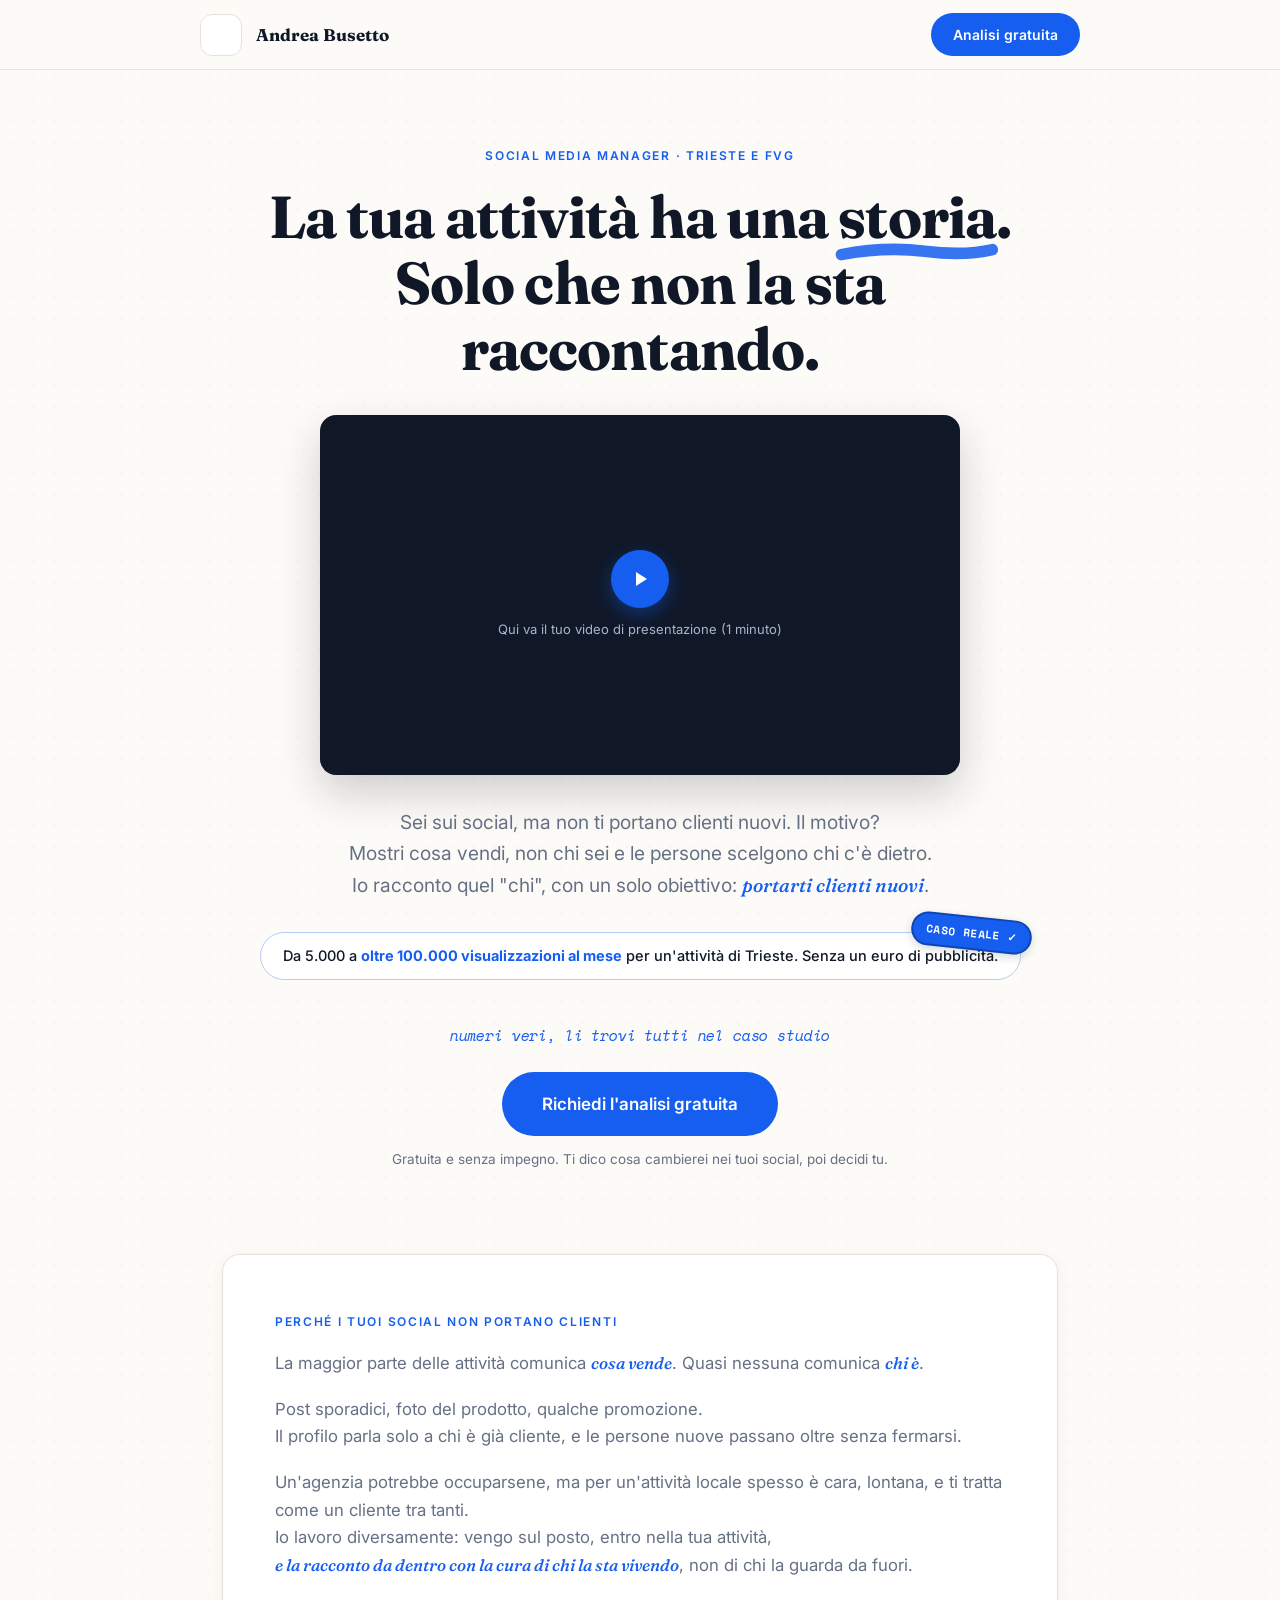
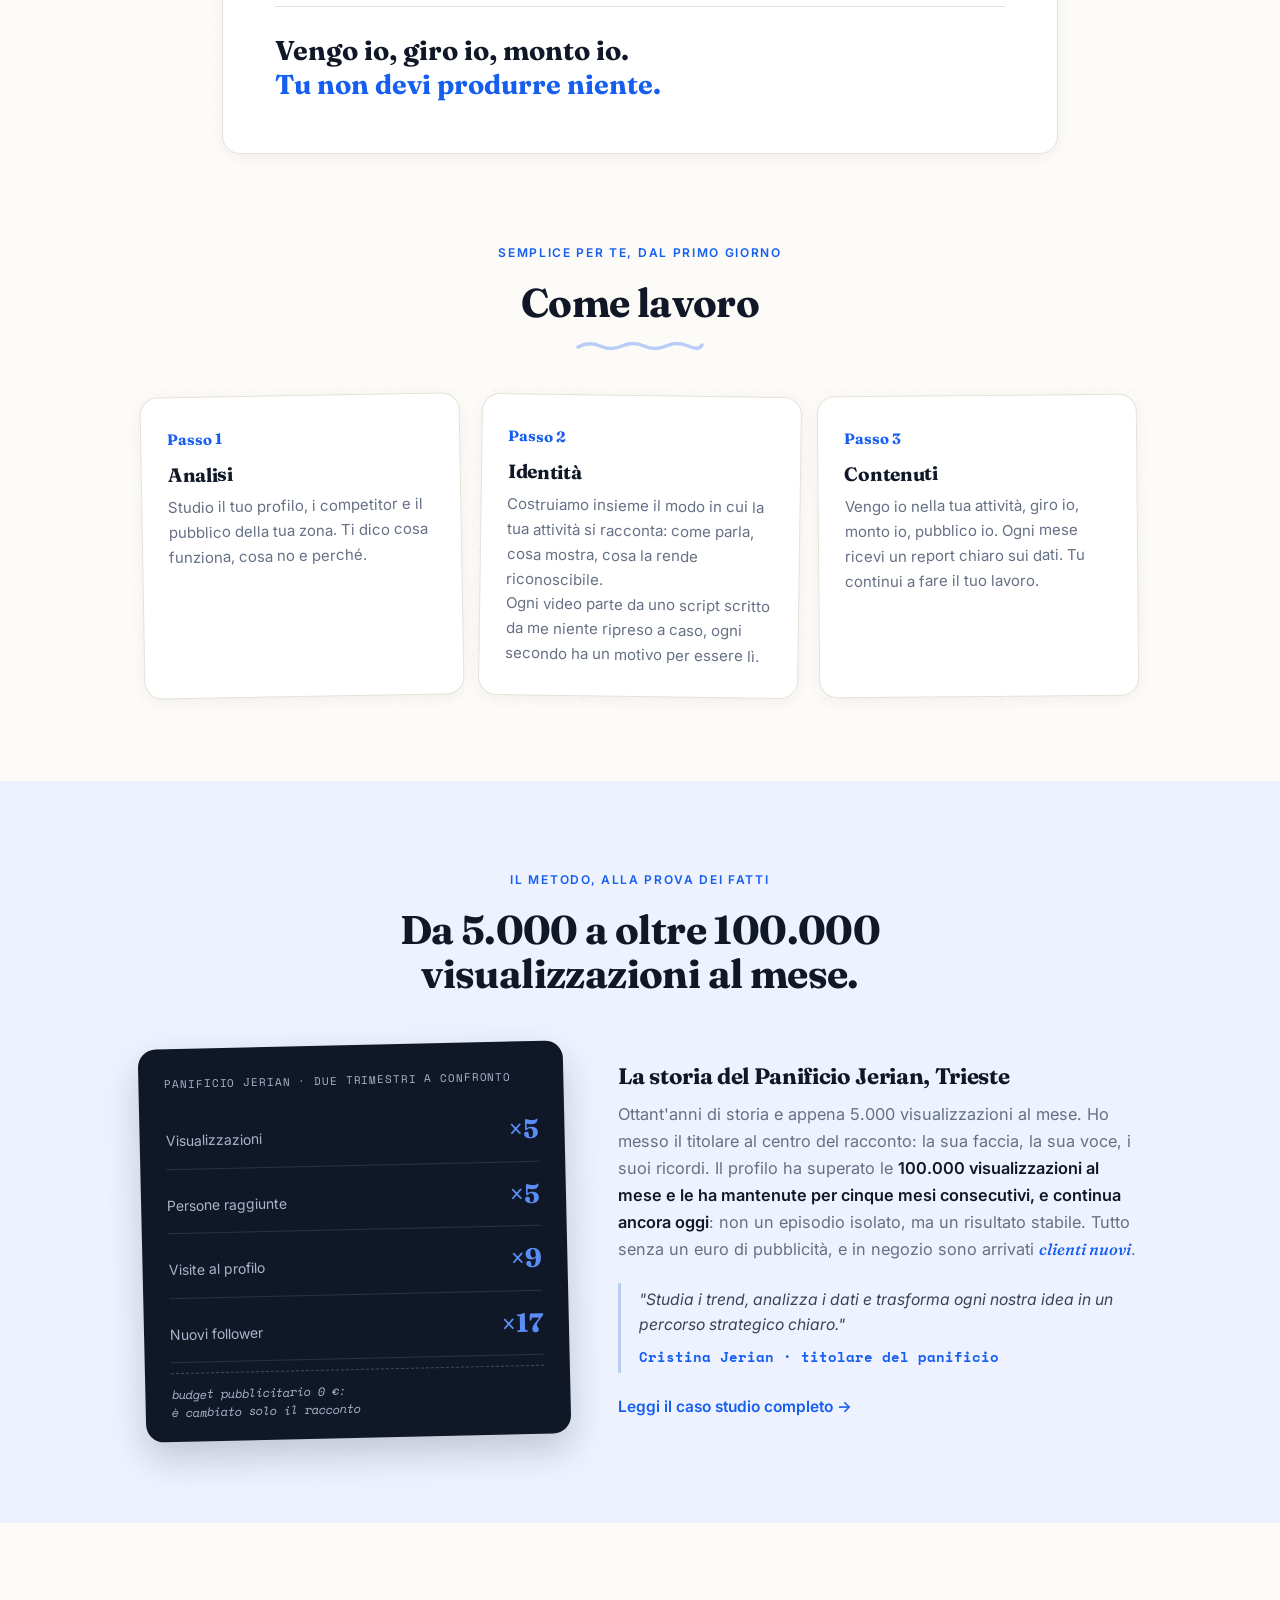
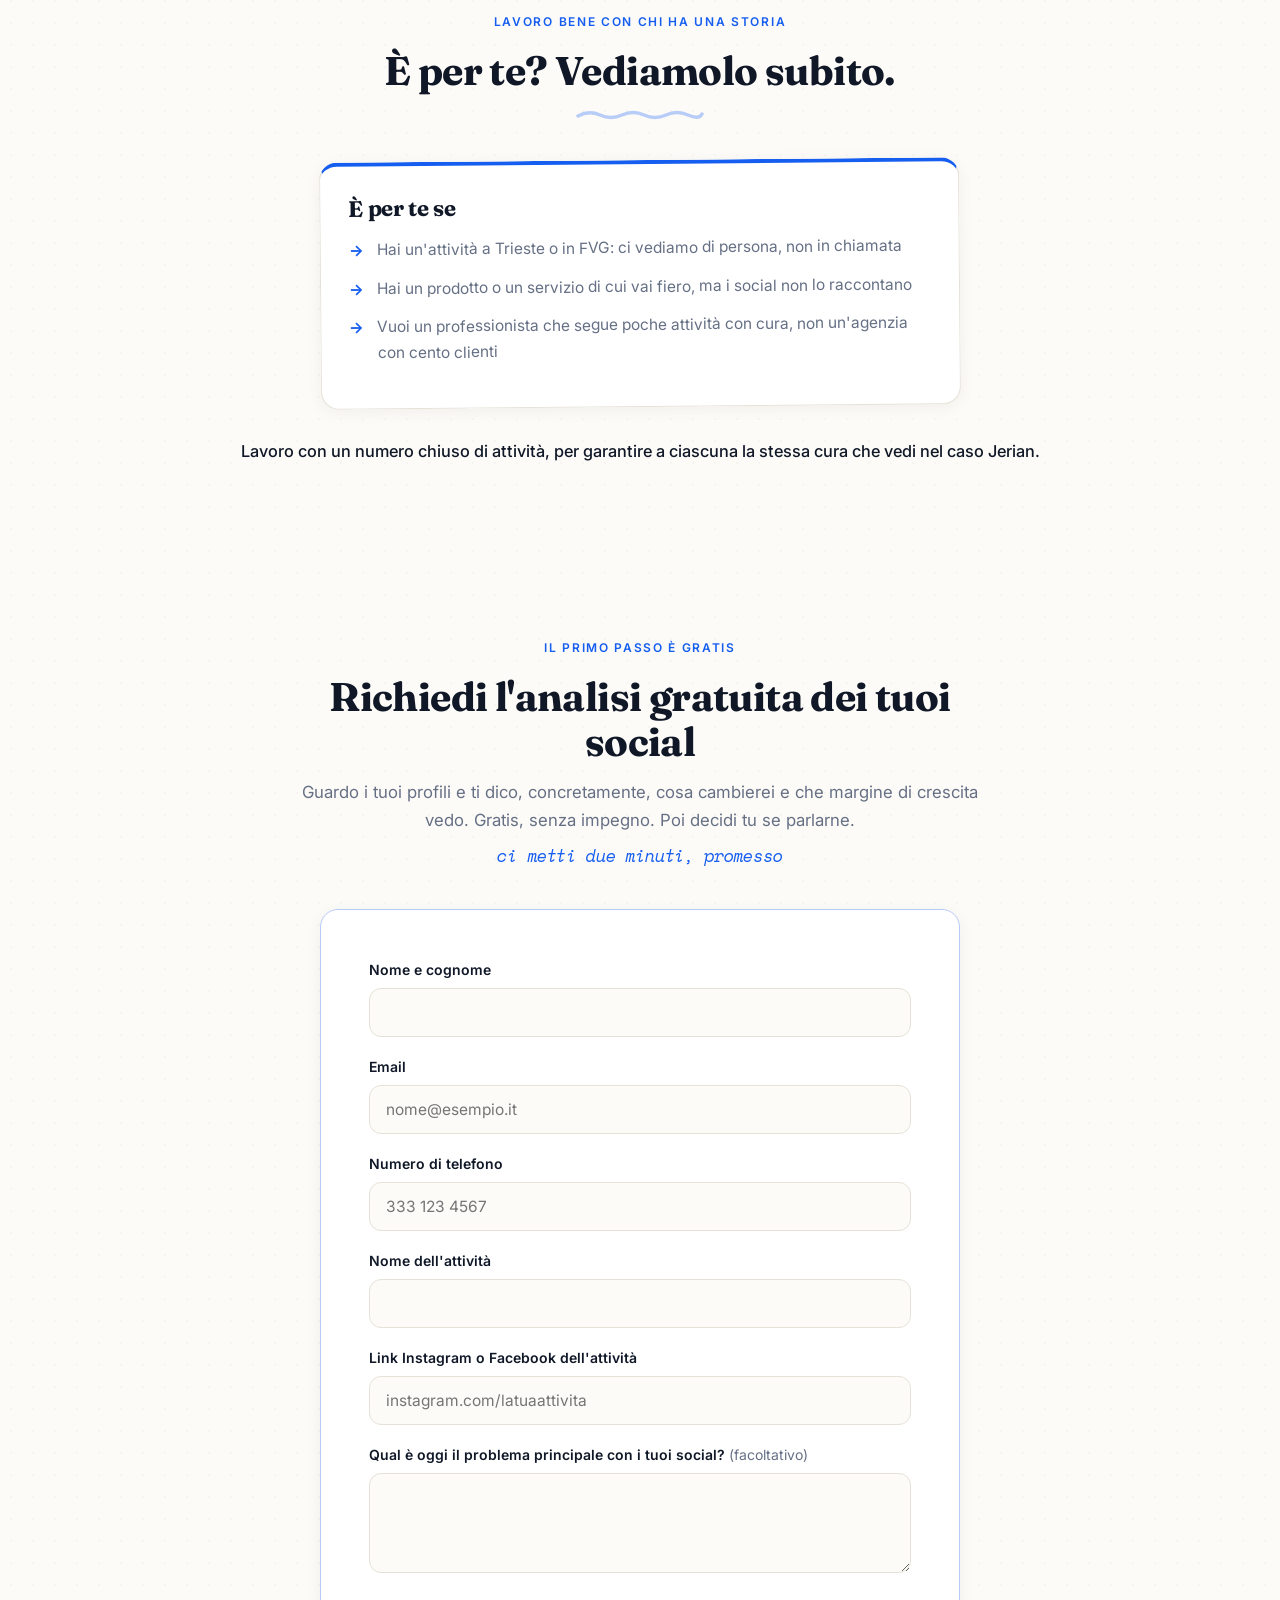
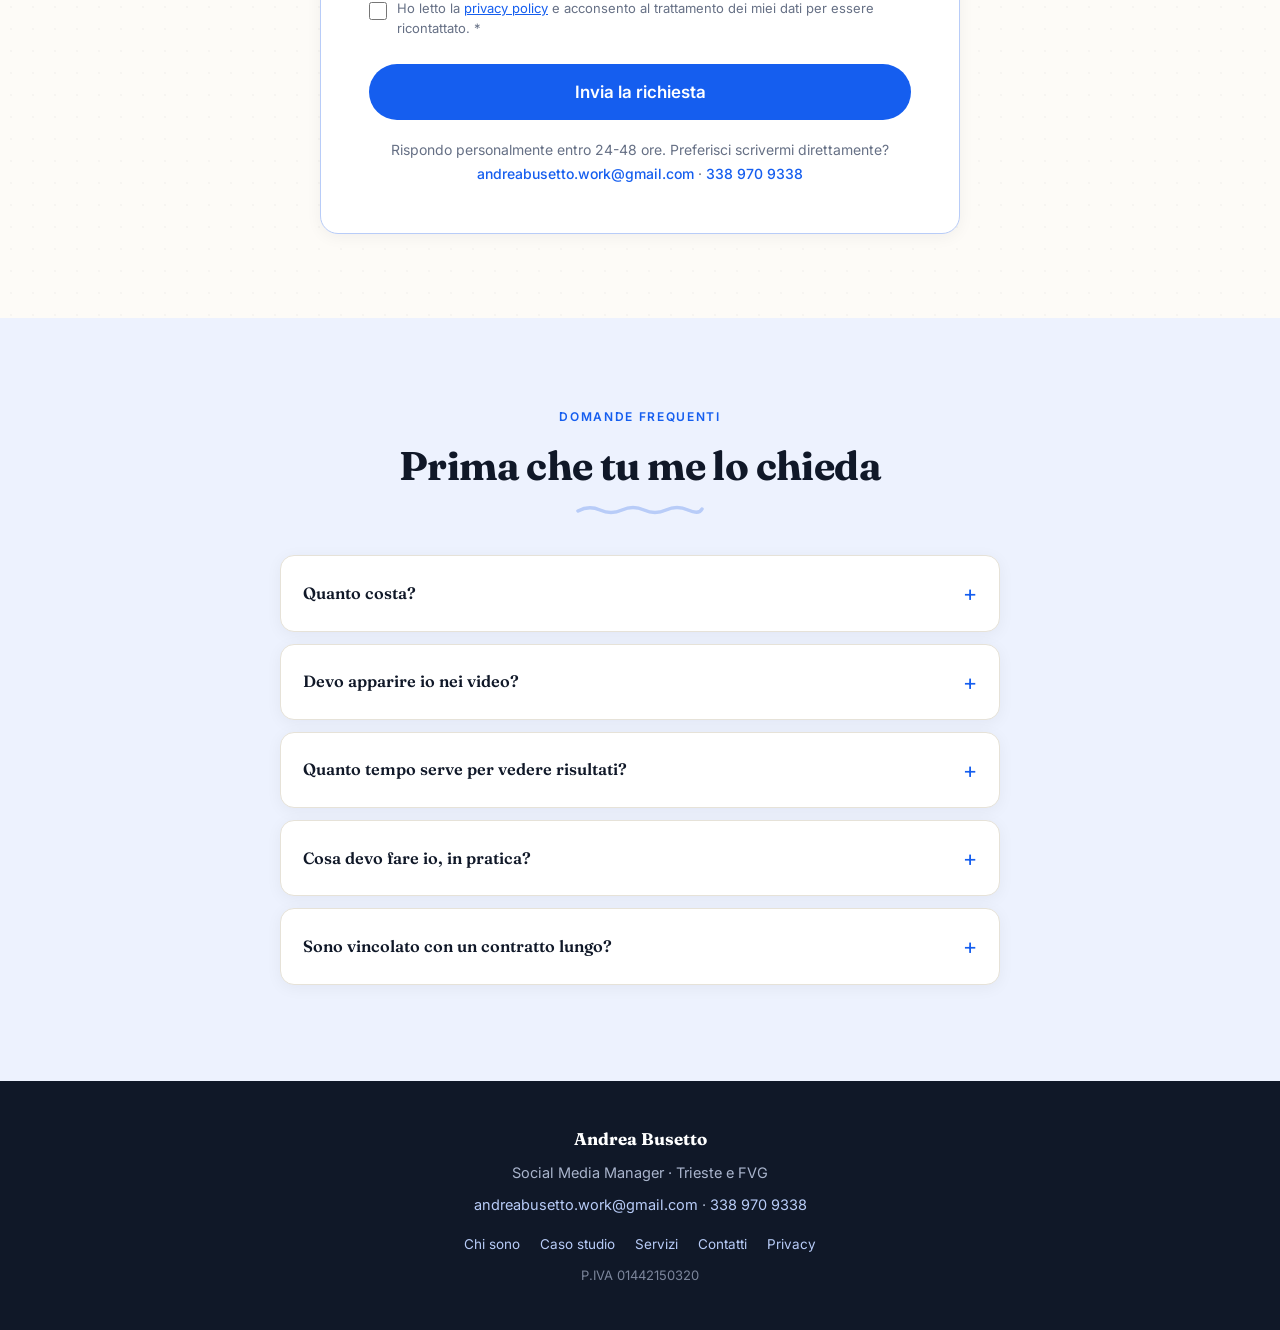
==== index.html @ 494c7a45 "Update index.html" ====
<!DOCTYPE html>
<html lang="it">
<head>
<meta charset="UTF-8">
<meta name="viewport" content="width=device-width, initial-scale=1.0">
<title>Andrea Busetto · Social Media Manager | Trieste e FVG</title>
<meta name="description" content="Costruisco l'identità e il racconto della tua attività su Instagram e Facebook. Caso studio reale: da 5.000 a oltre 100.000 visualizzazioni al mese, senza pubblicità.">
<link rel="preconnect" href="https://fonts.googleapis.com">
<link rel="preconnect" href="https://fonts.gstatic.com" crossorigin>
<link href="https://fonts.googleapis.com/css2?family=Fraunces:ital,opsz,wght@0,9..144,600;0,9..144,700;1,9..144,500&family=Inter:ital,wght@0,400;0,500;0,600;1,400&family=Space+Mono:ital,wght@0,400;0,700;1,400;1,700&display=swap" rel="stylesheet">
<link rel="stylesheet" href="styles.css">
</head>
<body>

<!-- ═══ DRAWER ═══ -->
<div class="drawer-overlay" id="drawer-overlay"></div>
<aside class="drawer" id="drawer" aria-hidden="true" aria-label="Menu">
  <div class="drawer-head">
    <a class="brand" href="index.html">Andrea Busetto</a>
    <button class="drawer-close" id="menu-close" aria-label="Chiudi menu">×</button>
  </div>
  <nav>
    <a href="index.html" class="current">Home</a>
    <a href="chi-sono.html">Chi sono</a>
    <a href="caso-studio.html">Caso studio Jerian</a>
    <a href="servizi.html">Servizi</a>
    <a href="contatti.html">Contatti</a>
  </nav>
  <div class="drawer-cta">
    <a class="btn" href="index.html#analisi">Richiedi l'analisi gratuita</a>
    <p>Gratuita e senza impegno</p>
  </div>
</aside>

<!-- ═══ TOP BAR ═══ -->
<div class="topbar">
  <div class="container topbar-inner">
    <div class="topbar-left">
      <button class="menu-btn" id="menu-open" aria-label="Apri menu" aria-expanded="false" aria-controls="drawer">
        <span></span><span></span><span></span>
      </button>
      <a class="brand" href="index.html">Andrea Busetto</a>
    </div>
    <a class="btn" href="#analisi">Analisi gratuita</a>
  </div>
</div>

<!-- ═══ 1. HERO ═══ -->
<header class="hero hero--stack" id="top">
  <div class="container">
    <span class="eyebrow">Social Media Manager · Trieste e FVG</span>
    <h1>La tua attività ha una <span class="mark">storia<svg viewBox="0 0 100 10" preserveAspectRatio="none" aria-hidden="true"><path d="M2 7 Q 30 2, 55 5 T 98 4"/></svg></span>. Solo che non la sta raccontando.</h1>

    <div class="hero-video">
      <div class="frame">
        <!-- QUANDO HAI IL VIDEO: chiama il file video-presentazione.mp4, caricalo nella cartella
             del sito e sostituisci le due righe qui sotto (play + ph-txt) con:
             <video src="video-presentazione.mp4" controls playsinline preload="metadata"></video> -->
        <span class="play" aria-hidden="true"><svg viewBox="0 0 24 24" width="24" height="24"><path d="M8 5 L19 12 L8 19 Z" fill="#fff"/></svg></span>
        <span class="ph-txt">Qui va il tuo video di presentazione (1 minuto)</span>
      </div>
    </div>

    <p class="sub sub--wide">Sei sui social, ma non ti portano clienti nuovi.  Il motivo?<br>
Mostri cosa vendi, non chi sei e le persone scelgono chi c'è dietro.<br>
Io racconto quel "chi", con un solo obiettivo: <span class="em">portarti clienti nuovi</span>.</p>

    <div class="stick-wrap" style="margin-top: 6px;">
      <span class="sticker sticker--blue" style="top: -16px; right: -12px; rotate: 6deg;">CASO REALE ✓</span>
      <div class="proof">Da 5.000 a <b>oltre 100.000 visualizzazioni al mese</b> per un'attività di Trieste. Senza un euro di pubblicità.</div>
    </div>
    <p class="note" style="margin: 10px 0 26px;">numeri veri, li trovi tutti nel caso studio</p>

    <div>
      <a class="btn btn--big" href="#analisi">Richiedi l'analisi gratuita</a>
      <p class="btn-note">Gratuita e senza impegno. Ti dico cosa cambierei nei tuoi social, poi decidi tu.</p>
    </div>
  </div>
</header>

<!-- ═══ PROBLEMA ═══ -->
<section class="section problema">
  <div class="container">
    <div class="problema-card reveal">
      <span class="eyebrow">Perché i tuoi social non portano clienti</span>
      <p>La maggior parte delle attività comunica <span class="em">cosa vende</span>. Quasi nessuna comunica <span class="em">chi è</span>.</p>
      <p>Post sporadici, foto del prodotto, qualche promozione.<br>
Il profilo parla solo a chi è già cliente, e le persone nuove passano oltre senza fermarsi.</p>
      <p>Un'agenzia potrebbe occuparsene, ma per un'attività locale spesso è cara, lontana, e ti tratta come un cliente tra tanti.<br>
Io lavoro diversamente: vengo sul posto, entro nella tua attività,<br>
<span class="em">e la racconto da dentro con la cura di chi la sta vivendo</span>, non di chi la guarda da fuori.</p>
      <div class="claim">Vengo io, giro io, monto io.<br><span>Tu non devi produrre niente.</span></div>
    </div>
  </div>
</section>

<!-- ═══ 2. COME LAVORO ═══ -->
<section class="section" style="padding-top: 0;">
  <div class="container--wide">
    <div class="sec-head reveal">
      <span class="eyebrow">Semplice per te, dal primo giorno</span>
      <h2>Come lavoro</h2>
      <svg class="squiggle" viewBox="0 0 130 12" aria-hidden="true"><path d="M3 8 Q 14 2, 25 7 T 47 7 T 69 7 T 91 7 T 113 7 T 127 6"/></svg>
    </div>
    <div class="steps">
      <div class="step reveal tilt-a">
        <span class="n">Passo 1</span>
        <h3>Analisi</h3>
        <p>Studio il tuo profilo, i competitor e il pubblico della tua zona. Ti dico cosa funziona, cosa no e perché.</p>
      </div>
      <div class="step reveal tilt-b">
        <span class="n">Passo 2</span>
        <h3>Identità</h3>
        <p>Costruiamo insieme il modo in cui la tua attività si racconta: come parla, cosa mostra, cosa la rende riconoscibile.<br>
Ogni video parte da uno script scritto da me niente ripreso a caso, ogni secondo ha un motivo per essere lì.</p>
      </div>
      <div class="step reveal tilt-c">
        <span class="n">Passo 3</span>
        <h3>Contenuti</h3>
        <p>Vengo io nella tua attività, giro io, monto io, pubblico io. Ogni mese ricevi un report chiaro sui dati. Tu continui a fare il tuo lavoro.</p>
      </div>
    </div>
  </div>
</section>

<!-- ═══ 3. PROVA JERIAN ═══ -->
<section class="section section--tint">
  <div class="container--wide">
    <div class="sec-head reveal">
      <span class="eyebrow">Il metodo, alla prova dei fatti</span>
      <h2>Da 5.000 a oltre 100.000 visualizzazioni al mese.</h2>
    </div>
    <div class="prova2-grid">
      <div class="board reveal">
        <div class="board-title">Panificio Jerian · due trimestri a confronto</div>
        <div class="board-row"><span class="l">Visualizzazioni</span><span class="v" data-count="5" data-prefix="×">×5</span></div>
        <div class="board-row"><span class="l">Persone raggiunte</span><span class="v" data-count="5" data-prefix="×">×5</span></div>
        <div class="board-row"><span class="l">Visite al profilo</span><span class="v" data-count="9" data-prefix="×">×9</span></div>
        <div class="board-row"><span class="l">Nuovi follower</span><span class="v" data-count="17" data-prefix="×">×17</span></div>
        <div class="board-foot">budget pubblicitario 0 €:<br>è cambiato solo il racconto</div>
      </div>
      <div class="prova2-text reveal">
        <h3>La storia del Panificio Jerian, Trieste</h3>
        <p>Ottant'anni di storia e appena 5.000 visualizzazioni al mese. Ho messo il titolare al centro del racconto: la sua faccia, la sua voce, i suoi ricordi. Il profilo ha superato le <strong>100.000 visualizzazioni al mese e le ha mantenute per cinque mesi consecutivi, e continua ancora oggi</strong>: non un episodio isolato, ma un risultato stabile. Tutto senza un euro di pubblicità, e in negozio sono arrivati <span class="em">clienti nuovi</span>.</p>
        <div class="prova2-quote">"Studia i trend, analizza i dati e trasforma ogni nostra idea in un percorso strategico chiaro."<cite>Cristina Jerian · titolare del panificio</cite></div>
        <a class="link-arrow" href="caso-studio.html">Leggi il caso studio completo →</a>
      </div>
    </div>
  </div>
</section>

<!-- ═══ 4. PER CHI ═══ -->
<section class="section">
  <div class="container">
    <div class="sec-head reveal">
      <span class="eyebrow">Lavoro bene con chi ha una storia</span>
      <h2>È per te? Vediamolo subito.</h2>
      <svg class="squiggle" viewBox="0 0 130 12" aria-hidden="true"><path d="M3 8 Q 14 2, 25 7 T 47 7 T 69 7 T 91 7 T 113 7 T 127 6"/></svg>
    </div>
    <div class="fit-card reveal tilt-c">
      <h3>È per te se</h3>
      <ul>
        <li>Hai un'attività a Trieste o in FVG: ci vediamo di persona, non in chiamata</li>
        <li>Hai un prodotto o un servizio di cui vai fiero, ma i social non lo raccontano</li>
        <li>Vuoi un professionista che segue poche attività con cura, non un'agenzia con cento clienti</li>
      </ul>
    </div>
    <p class="chiusura reveal">Lavoro con un numero chiuso di attività, per garantire a ciascuna la stessa cura che vedi nel caso Jerian.</p>
  </div>
</section>

<!-- ═══ 5. FORM ═══ -->
<section class="section" id="analisi">
  <div class="container">
    <div class="sec-head reveal">
      <span class="eyebrow">Il primo passo è gratis</span>
      <h2>Richiedi l'analisi gratuita dei tuoi social</h2>
      <p>Guardo i tuoi profili e ti dico, concretamente, cosa cambierei e che margine di crescita vedo. Gratis, senza impegno. Poi decidi tu se parlarne.</p>
      <p class="note" style="margin-top: 10px;">ci metti due minuti, promesso</p>
    </div>

    <form class="form-card reveal" id="analisi-form" action="https://formspree.io/f/xojrakrv" method="POST">
      <div class="field">
        <label for="f-nome">Nome e cognome</label>
        <input type="text" id="f-nome" name="nome" required autocomplete="name">
      </div>
      <div class="field">
        <label for="f-email">Email</label>
        <input type="email" id="f-email" name="email" required autocomplete="email" placeholder="nome@esempio.it">
      </div>
      <div class="field">
        <label for="f-tel">Numero di telefono</label>
        <input type="tel" id="f-tel" name="telefono" required autocomplete="tel" inputmode="tel" placeholder="333 123 4567">
      </div>
      <div class="field">
        <label for="f-attivita">Nome dell'attività</label>
        <input type="text" id="f-attivita" name="attivita" required autocomplete="organization">
      </div>
      <div class="field">
        <label for="f-social">Link Instagram o Facebook dell'attività</label>
        <input type="text" id="f-social" name="social" required inputmode="url" placeholder="instagram.com/latuaattivita">
      </div>
      <div class="field">
        <label for="f-problema">Qual è oggi il problema principale con i tuoi social? <span class="opt">(facoltativo)</span></label>
        <textarea id="f-problema" name="problema"></textarea>
      </div>
      <div class="field-consent">
        <input type="checkbox" id="f-privacy" name="consenso_privacy" required value="Sì, acconsento">
        <label for="f-privacy">Ho letto la <a href="privacy.html" target="_blank" rel="noopener">privacy policy</a> e acconsento al trattamento dei miei dati per essere ricontattato. *</label>
      </div>
      <button class="btn btn--big" type="submit" id="f-submit">Invia la richiesta</button>
      <div class="form-msg" id="f-msg" role="status"></div>
      <p class="form-contatti">Rispondo personalmente entro 24-48 ore. Preferisci scrivermi direttamente?<br>
        <a href="mailto:andreabusetto.work@gmail.com">andreabusetto.work@gmail.com</a> · <a href="tel:+393389709338">338 970 9338</a>
      </p>
    </form>
  </div>
</section>

<!-- ═══ 6. FAQ ═══ -->
<section class="section section--tint">
  <div class="container">
    <div class="sec-head reveal">
      <span class="eyebrow">Domande frequenti</span>
      <h2>Prima che tu me lo chieda</h2>
      <svg class="squiggle" viewBox="0 0 130 12" aria-hidden="true"><path d="M3 8 Q 14 2, 25 7 T 47 7 T 69 7 T 91 7 T 113 7 T 127 6"/></svg>
    </div>
    <div class="faq-list reveal">
      <details class="faq-item">
        <summary>Quanto costa?</summary>
        <div class="faq-body">Lavoro con pacchetti mensili costruiti sulla singola attività, senza i costi fissi di un'agenzia. Il prezzo giusto dipende da cosa serve davvero ai tuoi social: ne parliamo dopo l'analisi gratuita, così ti propongo solo quello che ha senso per te.</div>
      </details>
      <details class="faq-item">
        <summary>Devo apparire io nei video?</summary>
        <div class="faq-body">È la cosa che funziona meglio, il caso Jerian lo dimostra, ma non è obbligatorio. Per chi preferisce non metterci la faccia, metto a disposizione un presentatore dedicato.</div>
      </details>
      <details class="faq-item">
        <summary>Quanto tempo serve per vedere risultati?</summary>
        <div class="faq-body">I primi segnali arrivano nelle prime settimane. Il salto vero, come nel caso Jerian, si costruisce in qualche mese di lavoro costante. Per questo non prometto miracoli in 15 giorni: mostro i dati, mese per mese.</div>
      </details>
      <details class="faq-item">
        <summary>Cosa devo fare io, in pratica?</summary>
        <div class="faq-body">Quasi niente. Vengo io a girare nella tua attività, monto io, scrivo io script e caption, pubblico io. A te chiedo solo un po' di tempo per le riprese e la disponibilità a raccontarti.</div>
      </details>
      <details class="faq-item">
        <summary>Sono vincolato con un contratto lungo?</summary>
        <div class="faq-body">No. Lavoriamo mese per mese: se il lavoro non ti convince, sei libero. È il motivo per cui ti mostro i dati in un report mensile: voglio che tu rimanga per i risultati, non per un vincolo.</div>
      </details>
    </div>
  </div>
</section>

<!-- ═══ FOOTER ═══ -->
<footer>
  <div class="container">
    <div class="name">Andrea Busetto</div>
    <div>Social Media Manager · Trieste e FVG</div>
    <div style="margin-top: 8px;">
      <a href="mailto:andreabusetto.work@gmail.com">andreabusetto.work@gmail.com</a> · <a href="tel:+393389709338">338 970 9338</a>
    </div>
    <nav>
      <a href="chi-sono.html">Chi sono</a>
      <a href="caso-studio.html">Caso studio</a>
      <a href="servizi.html">Servizi</a>
        <a href="contatti.html">Contatti</a>
      <a href="privacy.html">Privacy</a>
    </nav>
    <div class="piva">P.IVA 01442150320</div>
  </div>
</footer>

<script src="site.js"></script>
</body>
</html>
---- styles.css ----
/* ═══════════════════════════════════════════
   Andrea Busetto — Social Media Manager
   Stylesheet condiviso · palette blu editoriale
   ═══════════════════════════════════════════ */

:root {
  --blue: #155EEF;
  --blue-dark: #0E45B5;
  --ink: #101828;
  --ink-soft: #1A2540;
  --paper: #FDFBF7;
  --white: #FFFFFF;
  --blue-pale: #B8CCF8;
  --blue-tint: #EDF2FE;
  --muted: #667085;
  --muted-on-ink: #A9B4CC;
  --border: #E6E2D8;
  --radius-card: 18px;
}

*, *::before, *::after { box-sizing: border-box; margin: 0; padding: 0; }

html { scroll-behavior: smooth; }
@media (prefers-reduced-motion: reduce) {
  html { scroll-behavior: auto; }
  .reveal { opacity: 1 !important; transform: none !important; transition: none !important; }
  .drawer, .drawer-overlay { transition: none !important; }
}

body {
  font-family: 'Inter', sans-serif;
  background: var(--paper);
  color: var(--ink);
  line-height: 1.65;
  font-size: 16.5px;
  -webkit-font-smoothing: antialiased;
}

.container { max-width: 880px; margin: 0 auto; padding: 0 22px; }
.container--wide { max-width: 1040px; margin: 0 auto; padding: 0 22px; }

h1, h2, h3 {
  font-family: 'Fraunces', serif;
  line-height: 1.12;
  letter-spacing: -0.015em;
}
h1 { font-size: clamp(2.3rem, 6.5vw, 3.7rem); font-weight: 700; }
h2 { font-size: clamp(1.7rem, 4.5vw, 2.5rem); font-weight: 700; }
h3 { font-size: clamp(1.15rem, 3vw, 1.4rem); font-weight: 700; }

p { color: var(--muted); }
strong { color: var(--ink); font-weight: 600; }

.eyebrow {
  display: inline-block;
  font-size: 12px;
  font-weight: 600;
  letter-spacing: .14em;
  text-transform: uppercase;
  color: var(--blue);
  margin-bottom: 18px;
}

.section { padding: 84px 0; }
.section--ink { background: var(--ink); color: var(--white); }
.section--ink h1, .section--ink h2, .section--ink h3 { color: var(--white); }
.section--ink p { color: var(--muted-on-ink); }
.section--ink strong { color: var(--white); }
.section--tint { background: var(--blue-tint); }

.sec-head { text-align: center; max-width: 680px; margin: 0 auto; }
.sec-head p { margin-top: 14px; font-size: 1.05rem; }

/* ── BUTTONS ── */
.btn {
  display: inline-block;
  font-family: 'Inter', sans-serif;
  font-size: 16px;
  font-weight: 600;
  text-decoration: none;
  text-align: center;
  border-radius: 999px;
  padding: 16px 34px;
  background: var(--blue);
  color: #fff;
  border: none;
  cursor: pointer;
  transition: background .18s ease, transform .18s ease;
}
.btn:hover { background: var(--blue-dark); transform: translateY(-1px); }
.btn:focus-visible { outline: 3px solid var(--blue-pale); outline-offset: 2px; }
.btn--big { font-size: 17px; padding: 18px 40px; }
.btn--ghost {
  background: transparent;
  color: var(--blue);
  border: 1.5px solid var(--blue-pale);
}
.btn--ghost:hover { background: var(--blue-tint); }
.btn-note { font-size: 13.5px; color: var(--muted); margin-top: 12px; }

.link-arrow {
  color: var(--blue);
  font-weight: 600;
  text-decoration: none;
  font-size: 15.5px;
}
.link-arrow:hover { text-decoration: underline; }

/* ── TOP BAR ── */
.topbar {
  position: sticky;
  top: 0;
  z-index: 50;
  background: rgba(253, 251, 247, .92);
  backdrop-filter: blur(8px);
  border-bottom: 1px solid var(--border);
}
.topbar-inner {
  display: flex;
  align-items: center;
  justify-content: space-between;
  gap: 12px;
  padding: 13px 0;
}
.topbar-left { display: flex; align-items: center; gap: 14px; }
.topbar .brand {
  font-family: 'Fraunces', serif;
  font-weight: 700;
  font-size: 17px;
  color: var(--ink);
  text-decoration: none;
  white-space: nowrap;
}
.topbar .brand span { color: var(--blue); }
.topbar .btn { padding: 10px 22px; font-size: 14px; }

.menu-btn {
  display: inline-flex;
  flex-direction: column;
  justify-content: center;
  gap: 5px;
  width: 42px;
  height: 42px;
  padding: 0 9px;
  background: var(--white);
  border: 1px solid var(--border);
  border-radius: 12px;
  cursor: pointer;
}
.menu-btn span {
  display: block;
  height: 2px;
  border-radius: 2px;
  background: var(--ink);
}
.menu-btn:hover { border-color: var(--blue-pale); }
.menu-btn:focus-visible { outline: 3px solid var(--blue-pale); outline-offset: 2px; }

/* ── DRAWER ── */
.drawer-overlay {
  position: fixed;
  inset: 0;
  background: rgba(16, 24, 40, .5);
  opacity: 0;
  pointer-events: none;
  transition: opacity .25s ease;
  z-index: 90;
}
.drawer-overlay.open { opacity: 1; pointer-events: auto; }

.drawer {
  position: fixed;
  top: 0;
  left: 0;
  bottom: 0;
  width: min(320px, 84vw);
  background: var(--ink);
  transform: translateX(-100%);
  transition: transform .28s ease;
  z-index: 100;
  display: flex;
  flex-direction: column;
  padding: 26px 26px 30px;
  overflow-y: auto;
}
.drawer.open { transform: translateX(0); }

.drawer-head {
  display: flex;
  align-items: center;
  justify-content: space-between;
  margin-bottom: 34px;
}
.drawer-head .brand {
  font-family: 'Fraunces', serif;
  font-weight: 700;
  font-size: 17px;
  color: var(--white);
  text-decoration: none;
}
.drawer-head .brand span { color: var(--blue-pale); }
.drawer-close {
  background: none;
  border: none;
  color: var(--muted-on-ink);
  font-size: 26px;
  line-height: 1;
  cursor: pointer;
  padding: 4px 8px;
}
.drawer-close:hover { color: var(--white); }
.drawer-close:focus-visible { outline: 3px solid var(--blue-pale); outline-offset: 2px; border-radius: 8px; }

.drawer nav { display: flex; flex-direction: column; }
.drawer nav a {
  font-family: 'Fraunces', serif;
  font-weight: 600;
  font-size: 1.25rem;
  color: var(--white);
  text-decoration: none;
  padding: 13px 0;
  border-bottom: 1px solid rgba(184, 204, 248, .14);
}
.drawer nav a:hover { color: var(--blue-pale); }
.drawer nav a.current { color: var(--blue-pale); }
.drawer nav a.current::after { content: " ·"; }

.drawer-cta { margin-top: auto; padding-top: 30px; }
.drawer-cta .btn { width: 100%; }
.drawer-cta p {
  font-size: 13px;
  color: var(--muted-on-ink);
  text-align: center;
  margin-top: 12px;
}

/* ── HERO (home) ── */
.hero { padding: 76px 0 84px; text-align: center; }
.hero h1 { max-width: 780px; margin: 0 auto 26px; }
.hero .mark { position: relative; white-space: nowrap; }
.hero .mark svg {
  position: absolute;
  left: 0;
  bottom: -0.12em;
  width: 100%;
  height: 0.28em;
  overflow: visible;
}
.hero .mark svg path {
  fill: none;
  stroke: var(--blue);
  stroke-width: 7;
  stroke-linecap: round;
  opacity: .85;
}
.hero .sub {
  max-width: 620px;
  margin: 0 auto 30px;
  font-size: clamp(1.05rem, 2.5vw, 1.2rem);
}
.hero .proof {
  display: inline-block;
  background: var(--white);
  border: 1px solid var(--blue-pale);
  border-radius: 999px;
  padding: 11px 22px;
  font-size: 14.5px;
  font-weight: 500;
  color: var(--ink);
  margin-bottom: 34px;
}
.hero .proof b { color: var(--blue); font-weight: 700; }

/* ── PROBLEMA ── */
.problema { padding-top: 0; }
.problema-card {
  background: var(--white);
  border: 1px solid var(--border);
  border-radius: var(--radius-card);
  padding: clamp(30px, 5vw, 52px);
}
.problema-card p { margin-bottom: 18px; font-size: 1.05rem; }
.problema-card p:last-of-type { margin-bottom: 0; }
.claim {
  font-family: 'Fraunces', serif;
  font-weight: 700;
  font-size: clamp(1.25rem, 3.4vw, 1.7rem);
  color: var(--ink);
  line-height: 1.25;
  margin-top: 26px;
  padding-top: 26px;
  border-top: 1px solid var(--border);
}
.claim span { color: var(--blue); }

/* ── COME LAVORO ── */
.steps {
  display: grid;
  grid-template-columns: repeat(3, 1fr);
  gap: 18px;
  margin-top: 44px;
}
.step {
  background: var(--white);
  border: 1px solid var(--border);
  border-radius: var(--radius-card);
  padding: 28px 26px;
}
.step .n {
  font-family: 'Fraunces', serif;
  font-weight: 700;
  font-size: 15px;
  color: var(--blue);
  display: inline-block;
  margin-bottom: 12px;
}
.step h3 { margin-bottom: 10px; font-size: 1.2rem; }
.step p { font-size: 15px; }

/* ── STRISCIA PROVA (home) ── */
.prova-strip { text-align: center; }
.prova-mults {
  display: grid;
  grid-template-columns: repeat(3, 1fr);
  gap: 16px;
  max-width: 720px;
  margin: 40px auto 30px;
}
.prova-mult .big {
  font-family: 'Fraunces', serif;
  font-weight: 700;
  font-size: clamp(2.2rem, 7vw, 3.6rem);
  color: #5B8DF7;
  line-height: 1;
  display: block;
}
.prova-mult .lbl {
  font-size: 13.5px;
  color: var(--muted-on-ink);
  margin-top: 8px;
  display: block;
}
.prova-quote {
  max-width: 620px;
  margin: 0 auto 26px;
  font-style: italic;
  font-size: 1rem;
  color: #E7ECF7;
}
.prova-quote cite {
  display: block;
  font-style: normal;
  font-size: 14px;
  font-weight: 600;
  color: var(--blue-pale);
  margin-top: 10px;
}

/* ── PER CHI (home) ── */
.fit-card {
  background: var(--white);
  border: 1px solid var(--border);
  border-top: 4px solid var(--blue);
  border-radius: var(--radius-card);
  padding: 30px 28px;
  max-width: 640px;
  margin: 40px auto 0;
}
.fit-card h3 { margin-bottom: 16px; }
.fit-card ul { list-style: none; }
.fit-card li {
  position: relative;
  padding-left: 28px;
  margin-bottom: 13px;
  font-size: 15.5px;
  color: var(--muted);
}
.fit-card li::before {
  content: "→";
  position: absolute;
  left: 0;
  top: 0;
  font-weight: 700;
  color: var(--blue);
}
.chiusura {
  text-align: center;
  margin-top: 30px;
  font-size: 1.02rem;
  color: var(--ink);
  font-weight: 500;
}

/* ── FORM ── */
.form-card {
  background: var(--white);
  border: 1.5px solid var(--blue-pale);
  border-radius: var(--radius-card);
  padding: clamp(28px, 5vw, 48px);
  max-width: 640px;
  margin: 40px auto 0;
}
.field { margin-bottom: 18px; }
.field label {
  display: block;
  font-size: 14px;
  font-weight: 600;
  color: var(--ink);
  margin-bottom: 7px;
}
.field label .opt { font-weight: 400; color: var(--muted); }
.field input, .field textarea {
  width: 100%;
  font-family: 'Inter', sans-serif;
  font-size: 15.5px;
  color: var(--ink);
  background: var(--paper);
  border: 1px solid var(--border);
  border-radius: 12px;
  padding: 14px 16px;
  transition: border-color .15s ease, box-shadow .15s ease;
}
.field input:focus, .field textarea:focus {
  outline: none;
  border-color: var(--blue);
  box-shadow: 0 0 0 3px rgba(21, 94, 239, .14);
}
.field textarea { resize: vertical; min-height: 100px; }
.form-card .btn { width: 100%; margin-top: 6px; }
.form-contatti { text-align: center; font-size: 14px; margin-top: 18px; }
.form-contatti a { color: var(--blue); font-weight: 500; text-decoration: none; }
.form-contatti a:hover { text-decoration: underline; }
.form-msg {
  display: none;
  text-align: center;
  font-size: 15px;
  font-weight: 500;
  border-radius: 12px;
  padding: 14px;
  margin-top: 16px;
}
.form-msg.ok { display: block; background: var(--blue-tint); color: var(--blue-dark); }
.form-msg.err { display: block; background: #FDECEC; color: #B42318; }

/* ── FAQ ── */
.faq-list { max-width: 720px; margin: 40px auto 0; }
.faq-item {
  background: var(--white);
  border: 1px solid var(--border);
  border-radius: 14px;
  margin-bottom: 12px;
  overflow: hidden;
}
.faq-item summary {
  list-style: none;
  cursor: pointer;
  display: flex;
  align-items: center;
  justify-content: space-between;
  gap: 14px;
  padding: 19px 22px;
  font-family: 'Fraunces', serif;
  font-weight: 600;
  font-size: 1.02rem;
  color: var(--ink);
}
.faq-item summary::-webkit-details-marker { display: none; }
.faq-item summary::after {
  content: "+";
  font-family: 'Inter', sans-serif;
  font-weight: 400;
  font-size: 22px;
  color: var(--blue);
  flex-shrink: 0;
  transition: transform .18s ease;
}
.faq-item[open] summary::after { transform: rotate(45deg); }
.faq-item .faq-body { padding: 0 22px 20px; font-size: 15px; }

/* ── PAGINE INTERNE ── */
.page-hero { padding: 64px 0 30px; }
.page-hero h1 { font-size: clamp(2rem, 5.5vw, 3rem); margin-top: 4px; }
.page-hero .lead {
  max-width: 660px;
  margin-top: 18px;
  font-size: clamp(1.05rem, 2.4vw, 1.2rem);
}
.page-body { padding: 20px 0 84px; }
.page-body h2 { margin: 44px 0 16px; font-size: clamp(1.4rem, 3.4vw, 1.9rem); }
.page-body p { margin-bottom: 16px; max-width: 700px; color: #37414F; }
.page-body ul { margin: 0 0 16px 22px; color: #37414F; max-width: 680px; }
.page-body li { margin-bottom: 8px; }
.page-body .lead { color: #4A5462; }

/* Caso studio (pagina) */
.fase { margin-bottom: 34px; }
.fase-label {
  font-family: 'Fraunces', serif;
  font-weight: 600;
  font-size: 14px;
  letter-spacing: .08em;
  text-transform: uppercase;
  color: var(--blue);
  margin-bottom: 8px;
}
.fase h3 { margin-bottom: 10px; }
.fase .mult {
  font-family: 'Fraunces', serif;
  font-weight: 700;
  font-size: clamp(2.6rem, 8vw, 4.2rem);
  color: #AFC7F8;
  line-height: 1;
  display: block;
  margin: 6px 0 10px;
}
.fase--salto .mult { color: var(--blue); }

.stats-wrap {
  background: var(--ink-soft);
  border: 1px solid rgba(184, 204, 248, .22);
  border-radius: var(--radius-card);
  padding: clamp(20px, 4vw, 36px);
  margin: 44px 0 14px;
}
.stats-title {
  font-size: 13px;
  font-weight: 600;
  letter-spacing: .1em;
  text-transform: uppercase;
  color: var(--muted-on-ink);
  margin-bottom: 18px;
}
.stat-row {
  display: grid;
  grid-template-columns: 1.4fr 1fr 1fr .8fr;
  gap: 8px;
  align-items: baseline;
  padding: 12px 0;
  border-bottom: 1px solid rgba(184, 204, 248, .14);
  font-size: 15px;
}
.stat-row:last-child { border-bottom: none; }
.stat-row.head {
  font-size: 12px;
  font-weight: 600;
  letter-spacing: .08em;
  text-transform: uppercase;
  color: var(--muted-on-ink);
}
.stat-row .lbl { color: var(--muted-on-ink); }
.stat-row .f1 { color: var(--muted-on-ink); font-variant-numeric: tabular-nums; }
.stat-row .f2 { color: var(--white); font-weight: 600; font-variant-numeric: tabular-nums; }
.stat-row .mx {
  font-family: 'Fraunces', serif;
  font-weight: 700;
  font-size: clamp(1.15rem, 3vw, 1.5rem);
  color: #5B8DF7;
  text-align: right;
}
.stat-row .mx.same {
  font-family: 'Inter', sans-serif;
  font-weight: 500;
  font-size: 13px;
  color: var(--muted-on-ink);
  font-style: italic;
}
.stats-note { font-size: 15px; margin-top: 18px; }

.simbolo {
  background: #FFF6DF;
  border-left: 4px solid #F2C14E;
  border-radius: 0 14px 14px 0;
  padding: 24px 28px;
  margin: 38px 0;
  rotate: -.4deg;
}
.simbolo h3 { font-size: 1.1rem; margin-bottom: 8px; color: var(--ink); }
.simbolo p { font-size: 15px; margin: 0; color: #6b5d3a; }
.simbolo .nums { color: #A5731A; font-weight: 600; }

.quote {
  margin: 48px 0 38px;
  padding: clamp(26px, 4vw, 40px);
  background: var(--white);
  border-radius: var(--radius-card);
  border: 1px solid var(--border);
  box-shadow: 0 3px 18px rgba(16, 24, 40, .06);
  rotate: .5deg;
  position: relative;
}
.quote::before {
  content: "\201C";
  position: absolute;
  top: -8px;
  left: 22px;
  font-family: 'Fraunces', serif;
  font-size: 5rem;
  font-weight: 700;
  color: var(--blue-pale);
  line-height: 1;
}
.quote blockquote {
  font-size: 1.02rem;
  color: #3a4358;
  font-style: italic;
  line-height: 1.75;
}
.quote cite {
  display: block;
  margin-top: 18px;
  font-style: normal;
  font-family: 'Space Mono', monospace;
  font-weight: 700;
  font-size: .92rem;
  color: var(--blue);
}

/* Chi sono */
.bio-grid {
  display: grid;
  grid-template-columns: 240px 1fr;
  gap: 36px;
  align-items: start;
  margin-top: 20px;
}
.bio-photo {
  width: 100%;
  aspect-ratio: 4 / 5;
  border-radius: var(--radius-card);
  background: var(--blue-tint);
  border: 1px solid var(--blue-pale);
  display: flex;
  align-items: center;
  justify-content: center;
  text-align: center;
  font-size: 13.5px;
  color: var(--muted);
  padding: 16px;
  overflow: hidden;
}
.bio-photo img { width: 100%; height: 100%; object-fit: cover; border-radius: inherit; }

/* Servizi */
.servizi-grid {
  display: grid;
  grid-template-columns: 1fr 1fr;
  gap: 18px;
  margin-top: 36px;
}
.servizio {
  background: var(--white);
  border: 1px solid var(--border);
  border-radius: var(--radius-card);
  padding: 28px 26px;
}
.servizio.main {
  grid-column: 1 / -1;
  border: 1.5px solid var(--blue-pale);
  background: var(--blue-tint);
}
.servizio h3 { margin-bottom: 10px; }
.servizio p { font-size: 15px; margin-bottom: 0; }
.servizio .badge {
  display: inline-block;
  font-size: 11px;
  font-weight: 600;
  letter-spacing: .1em;
  text-transform: uppercase;
  color: var(--blue);
  background: var(--white);
  border: 1px solid var(--blue-pale);
  border-radius: 999px;
  padding: 4px 12px;
  margin-bottom: 12px;
}

/* Contenuti */
.reel-grid {
  display: grid;
  grid-template-columns: repeat(3, 1fr);
  gap: 16px;
  margin-top: 36px;
}
.reel-slot {
  aspect-ratio: 4 / 5;
  border-radius: var(--radius-card);
  background: var(--white);
  border: 1px dashed var(--blue-pale);
  display: flex;
  align-items: center;
  justify-content: center;
  text-align: center;
  font-size: 13.5px;
  color: var(--muted);
  padding: 16px;
  overflow: hidden;
}
.reel-slot video, .reel-slot iframe { width: 100%; height: 100%; object-fit: cover; border: none; border-radius: inherit; }

/* Contatti */
.contatti-grid {
  display: grid;
  grid-template-columns: 1fr 1fr;
  gap: 18px;
  margin-top: 36px;
  max-width: 720px;
}
.contatto-card {
  background: var(--white);
  border: 1px solid var(--border);
  border-radius: var(--radius-card);
  padding: 26px 24px;
  text-align: center;
}
.contatto-card .lbl {
  font-size: 12px;
  font-weight: 600;
  letter-spacing: .12em;
  text-transform: uppercase;
  color: var(--muted);
  margin-bottom: 8px;
}
.contatto-card a {
  font-family: 'Fraunces', serif;
  font-weight: 600;
  font-size: 1.05rem;
  color: var(--blue);
  text-decoration: none;
  word-break: break-word;
}
.contatto-card a:hover { text-decoration: underline; }

/* CTA banner (pagine interne) */
.cta-banner {
  background: var(--ink);
  border-radius: var(--radius-card);
  padding: clamp(30px, 5vw, 48px);
  text-align: center;
  margin-top: 56px;
}
.cta-banner h2 { color: var(--white); margin: 0 0 12px; }
.cta-banner p { color: var(--muted-on-ink); margin-bottom: 24px; }

/* ── FOOTER ── */
footer {
  background: var(--ink);
  color: var(--muted-on-ink);
  padding: 44px 0;
  text-align: center;
  font-size: 14.5px;
}
footer .name {
  font-family: 'Fraunces', serif;
  font-weight: 700;
  font-size: 17px;
  color: var(--white);
  margin-bottom: 8px;
}
footer a { color: var(--blue-pale); text-decoration: none; }
footer a:hover { text-decoration: underline; }
footer .piva { margin-top: 10px; font-size: 13px; opacity: .7; }
footer nav { margin-top: 16px; display: flex; flex-wrap: wrap; justify-content: center; gap: 8px 20px; font-size: 13.5px; }

/* ── REVEAL ── */
.reveal {
  opacity: 0;
  transform: translateY(18px);
  transition: opacity .55s ease, transform .55s ease;
}
.reveal.in { opacity: 1; transform: translateY(0); }

/* ── RESPONSIVE ── */
@media (max-width: 760px) {
  .section { padding: 64px 0; }
  .hero { padding: 52px 0 66px; }
  .steps { grid-template-columns: 1fr; }
  .prova-mults { grid-template-columns: 1fr 1fr 1fr; gap: 8px; }
  .stat-row { grid-template-columns: 1.3fr .9fr .9fr .7fr; font-size: 13.5px; }
  .stat-row.head { font-size: 10.5px; }
  .bio-grid { grid-template-columns: 1fr; }
  .bio-photo { max-width: 260px; }
  .servizi-grid { grid-template-columns: 1fr; }
  .reel-grid { grid-template-columns: 1fr 1fr; }
  .contatti-grid { grid-template-columns: 1fr; }
  .topbar .brand { font-size: 15px; }
}


/* ═══════════════════════════════
   TOCCO UMANO — dettagli grafici
   ═══════════════════════════════ */

/* fondo carta: grana leggerissima */
body {
  background-image: radial-gradient(rgba(16, 24, 40, .028) 1px, transparent 1px);
  background-size: 22px 22px;
}

/* ombre morbide sulle card */
.problema-card, .step, .fit-card, .form-card, .servizio, .faq-item, .contatto-card {
  box-shadow: 0 3px 16px rgba(16, 24, 40, .05);
}

/* annotazioni in stile appunti di sceneggiatura */
.note {
  font-family: 'Space Mono', monospace;
  font-style: italic;
  font-size: .95rem;
  color: var(--blue);
  line-height: 1.45;
  letter-spacing: -.01em;
}
.note--on-ink { color: #F5D780; }

/* ghirigoro divisore */
.squiggle {
  display: block;
  width: 130px;
  margin: 14px auto 0;
}
.squiggle path {
  fill: none;
  stroke: var(--blue-pale);
  stroke-width: 3.5;
  stroke-linecap: round;
}

/* inclinazioni leggere */
.tilt-a { rotate: -1deg; }
.tilt-b { rotate: .8deg; }
.tilt-c { rotate: -.5deg; }

/* sottolineatura corta sotto i titoli delle pagine interne */
.page-body h2 {
  position: relative;
  padding-bottom: 12px;
}
.page-body h2::after {
  content: "";
  position: absolute;
  left: 0;
  bottom: 0;
  width: 54px;
  height: 4px;
  border-radius: 4px;
  background: var(--blue-pale);
}

/* timeline del caso studio */
.timeline { position: relative; padding-left: 36px; margin-top: 10px; }
.timeline::before {
  content: "";
  position: absolute;
  left: 10px;
  top: 8px;
  bottom: 8px;
  width: 3px;
  border-radius: 3px;
  background: var(--blue-pale);
}
.t-item { position: relative; margin-bottom: 40px; }
.t-item::before {
  content: "";
  position: absolute;
  left: -33px;
  top: 5px;
  width: 14px;
  height: 14px;
  border-radius: 50%;
  background: var(--white);
  border: 4px solid var(--blue-pale);
}
.t-item.salto::before { border-color: var(--blue); }

/* foto polaroid (chi sono) */
.bio-photo {
  background: var(--white);
  border: 1px solid var(--border);
  padding: 12px 12px 40px;
  border-radius: 6px;
  box-shadow: 0 6px 22px rgba(16, 24, 40, .1);
  rotate: -1.6deg;
  aspect-ratio: auto;
  position: relative;
}
.bio-photo::before {
  content: "";
  position: absolute;
  top: -14px;
  left: 50%;
  translate: -50% 0;
  rotate: -3deg;
  width: 96px;
  height: 28px;
  background: rgba(242, 193, 78, .45);
  border-radius: 3px;
}
.bio-photo .ph {
  aspect-ratio: 4 / 5;
  background: var(--blue-tint);
  border-radius: 4px;
  display: flex;
  align-items: center;
  justify-content: center;
  text-align: center;
  font-size: 13px;
  color: var(--muted);
  padding: 14px;
  overflow: hidden;
}
.bio-photo .ph img { width: 100%; height: 100%; object-fit: cover; border-radius: inherit; }
.bio-photo .didascalia {
  position: absolute;
  left: 0;
  right: 0;
  bottom: 10px;
  text-align: center;
  font-family: 'Space Mono', monospace;
  font-style: italic;
  font-size: .8rem;
  color: var(--muted);
}

/* la lavagna dei numeri resta scura anche su pagina chiara */
.stats-wrap { box-shadow: 0 8px 28px rgba(16, 24, 40, .18); rotate: -.3deg; }
.stats-note { color: var(--muted); }
.stats-note strong { color: var(--ink); }

/* slot reel: cornici da bacheca */
.reel-slot { box-shadow: 0 3px 14px rgba(16, 24, 40, .05); }
.reel-grid .reel-slot:nth-child(3n+1) { rotate: -1deg; }
.reel-grid .reel-slot:nth-child(3n+2) { rotate: .7deg; }
.reel-grid .reel-slot:nth-child(3n) { rotate: -.4deg; }

/* freccine dei mult sulla home */
.prova-mult { rotate: -1deg; }
.prova-mult:nth-child(2) { rotate: 1deg; }
.prova-mult:nth-child(3) { rotate: -.6deg; }

/* niente sottolineatura sui titoli dentro i banner CTA */
.cta-banner h2 { padding-bottom: 0; }
.cta-banner h2::after { display: none; }

/* ═══════════════════════════════
   B + E + G — numeri, sticker, telefono
   ═══════════════════════════════ */

/* G — hero a due colonne con telefono */
.hero--split { text-align: left; }
.hero-grid {
  display: grid;
  grid-template-columns: 1.1fr .9fr;
  gap: clamp(30px, 5vw, 64px);
  align-items: center;
}
.hero--split h1 { margin: 0 0 26px; }
.hero--split .sub { margin: 0 0 30px; }
.hero-phone {
  display: flex;
  flex-direction: column;
  align-items: center;
  gap: 16px;
  justify-self: center;
}
.phone {
  width: min(248px, 62vw);
  aspect-ratio: 9 / 19;
  background: var(--ink);
  border-radius: 40px;
  padding: 11px;
  box-shadow: 0 20px 48px rgba(16, 24, 40, .22);
  rotate: 2deg;
  position: relative;
}
.phone-notch {
  position: absolute;
  top: 21px;
  left: 50%;
  translate: -50% 0;
  width: 72px;
  height: 8px;
  background: rgba(255, 255, 255, .18);
  border-radius: 8px;
  z-index: 2;
}
.phone-screen {
  width: 100%;
  height: 100%;
  border-radius: 30px;
  overflow: hidden;
  background: var(--blue-tint);
  display: flex;
  flex-direction: column;
  align-items: center;
  justify-content: center;
  gap: 12px;
  text-align: center;
  padding: 18px;
}
.phone-screen video { width: 100%; height: 100%; object-fit: cover; }
.phone-screen .play {
  width: 54px;
  height: 54px;
  border-radius: 50%;
  background: var(--blue);
  display: flex;
  align-items: center;
  justify-content: center;
  box-shadow: 0 6px 18px rgba(21, 94, 239, .35);
}
.phone-screen .ph-txt { font-size: 12.5px; color: var(--muted); line-height: 1.5; }

@media (max-width: 860px) {
  .hero--split { text-align: center; }
  .hero-grid { grid-template-columns: 1fr; gap: 40px; }
  .hero--split h1 { margin: 0 auto 26px; }
  .hero--split .sub { margin: 0 auto 30px; }
}

/* E — sticker adesivi (usati con parsimonia: 3 in tutto il sito) */
.stick-wrap { position: relative; display: inline-block; }
.sticker {
  position: absolute;
  font-family: 'Space Mono', monospace;
  font-weight: 700;
  font-size: 11px;
  letter-spacing: .04em;
  padding: 6px 13px;
  border-radius: 999px;
  white-space: nowrap;
  box-shadow: 0 3px 10px rgba(16, 24, 40, .16);
  z-index: 3;
}
.sticker--blue { background: var(--blue); color: #fff; border: 2px solid var(--blue-dark); }
.sticker--ghost { background: var(--paper); color: var(--blue-dark); border: 2px solid var(--blue); }
.stats-wrap { position: relative; }
.reel-grid { position: relative; }


/* ═══ FRAUNCES — corsivi di enfasi ═══ */
.em {
  font-family: 'Fraunces', serif;
  font-style: italic;
  font-weight: 500;
  color: var(--blue);
}

/* ═══ NUOVA SEZIONE PROVA (home, chiara) ═══ */
.prova2-grid {
  display: grid;
  grid-template-columns: .9fr 1.1fr;
  gap: clamp(28px, 4vw, 56px);
  align-items: center;
  margin-top: 48px;
}
.board {
  background: var(--ink);
  border-radius: var(--radius-card);
  padding: 26px 26px 20px;
  rotate: -1.3deg;
  box-shadow: 0 16px 36px rgba(16, 24, 40, .2);
}
.board-title {
  font-family: 'Space Mono', monospace;
  font-size: 11px;
  letter-spacing: .08em;
  text-transform: uppercase;
  color: var(--muted-on-ink);
  margin-bottom: 12px;
}
.board-row {
  display: flex;
  justify-content: space-between;
  align-items: baseline;
  gap: 12px;
  padding: 10px 0;
  border-bottom: 1px solid rgba(184, 204, 248, .14);
}
.board-row:last-of-type { border-bottom: none; }
.board-row .l { font-size: 14px; color: var(--muted-on-ink); }
.board-row .v {
  font-family: 'Fraunces', serif;
  font-weight: 700;
  font-size: 1.65rem;
  color: #5B8DF7;
  font-variant-numeric: tabular-nums;
}
.board-foot {
  margin-top: 10px;
  padding-top: 12px;
  border-top: 1px dashed rgba(184, 204, 248, .28);
  font-family: 'Space Mono', monospace;
  font-style: italic;
  font-size: 12px;
  color: var(--muted-on-ink);
  line-height: 1.5;
}
.prova2-text h3 { margin-bottom: 12px; }
.prova2-text > p { font-size: 1.02rem; }
.prova2-quote {
  border-left: 3px solid var(--blue-pale);
  padding: 4px 0 4px 18px;
  margin: 20px 0;
  font-style: italic;
  color: #3a4358;
  font-size: .98rem;
  line-height: 1.65;
}
.prova2-quote cite {
  display: block;
  font-style: normal;
  font-family: 'Space Mono', monospace;
  font-weight: 700;
  font-size: .85rem;
  color: var(--blue);
  margin-top: 8px;
}
@media (max-width: 860px) {
  .prova2-grid { grid-template-columns: 1fr; }
  .board { max-width: 440px; margin: 0 auto; }
}

/* ═══ Fascia loghi collaborazioni ═══ */
.loghi { text-align: center; }
.loghi-title {
  font-family: 'Space Mono', monospace;
  font-size: 12px;
  font-weight: 700;
  letter-spacing: .1em;
  text-transform: uppercase;
  color: var(--blue);
  margin-bottom: 26px;
}
.loghi-row {
  display: flex;
  flex-wrap: wrap;
  align-items: center;
  justify-content: center;
  gap: clamp(24px, 5vw, 56px);
}
.logo-item {
  position: relative;
  display: flex;
  align-items: center;
  justify-content: center;
  height: 64px;
}
.logo-item img {
  max-height: 100%;
  max-width: 170px;
  width: auto;
  object-fit: contain;
}
.logo-item .logo-color {
  position: absolute;
  top: 0; left: 50%;
  translate: -50% 0;
  height: 100%;
  opacity: 0;
  transition: opacity .25s ease;
  pointer-events: none;
}
.logo-item .logo-grey {
  opacity: .7;
  transition: opacity .25s ease;
}
.logo-item:hover .logo-color { opacity: 1; }
.logo-item:hover .logo-grey { opacity: 0; }
/* su touch (niente hover): mostra direttamente i colori */
@media (hover: none) {
  .logo-item .logo-color { opacity: 1; }
  .logo-item .logo-grey { opacity: 0; }
}
/* segnaposto testuale finché non carichi i file logo */
.logo-ph {
  font-family: 'Fraunces', serif;
  font-weight: 600;
  font-size: 1.15rem;
  color: var(--muted);
  border: 1px dashed var(--border);
  border-radius: 10px;
  padding: 14px 22px;
}

/* ═══ Consenso privacy nel form ═══ */
.field-consent {
  display: flex;
  align-items: flex-start;
  gap: 10px;
  margin: 4px 0 20px;
}
.field-consent input[type="checkbox"] {
  width: 18px;
  height: 18px;
  margin-top: 3px;
  flex-shrink: 0;
  accent-color: var(--blue);
  cursor: pointer;
}
.field-consent label {
  font-size: 13px;
  color: var(--muted);
  line-height: 1.5;
  margin: 0;
  font-weight: 400;
}
.field-consent a { color: var(--blue); text-decoration: underline; }

/* ═══ Pagina privacy ═══ */
.legal { max-width: 720px; }
.legal h2 { font-size: clamp(1.3rem, 3vw, 1.7rem); margin: 34px 0 12px; }
.legal p, .legal li { font-size: 15px; color: var(--muted); }
.legal ul { margin: 0 0 16px 22px; }
.legal li { margin-bottom: 7px; }
.legal .updated { font-family: 'Space Mono', monospace; font-size: 12px; color: var(--muted); margin-top: 4px; }

/* ═══ HERO impilato (video sotto il titolo) ═══ */
.hero--stack { text-align: center; }
.hero--stack .container { display: flex; flex-direction: column; align-items: center; }
.hero--stack h1 { max-width: 760px; margin: 0 auto 32px; }
.hero--stack .hero-phone { margin: 0 auto 32px; }
.hero--stack .sub--wide { max-width: 620px; margin: 0 auto 24px; }
.hero--stack .stick-wrap { display: inline-block; }
.hero--stack .phone { rotate: 0deg; }

/* ═══ HERO: video orizzontale al posto del telefono ═══ */
.hero-video {
  width: min(640px, 100%);
  margin: 0 auto 32px;
}
.hero-video .frame {
  aspect-ratio: 16 / 9;
  background: var(--ink);
  border-radius: 16px;
  overflow: hidden;
  box-shadow: 0 18px 44px rgba(16, 24, 40, .2);
  display: flex;
  align-items: center;
  justify-content: center;
  flex-direction: column;
  gap: 12px;
  padding: 18px;
  text-align: center;
}
.hero-video .frame video {
  width: 100%;
  height: 100%;
  object-fit: cover;
  border-radius: inherit;
}
.hero-video .play {
  width: 58px;
  height: 58px;
  border-radius: 50%;
  background: var(--blue);
  display: flex;
  align-items: center;
  justify-content: center;
  box-shadow: 0 6px 18px rgba(21, 94, 239, .4);
}
.hero-video .ph-txt {
  font-size: 13px;
  color: var(--muted-on-ink);
  line-height: 1.5;
}
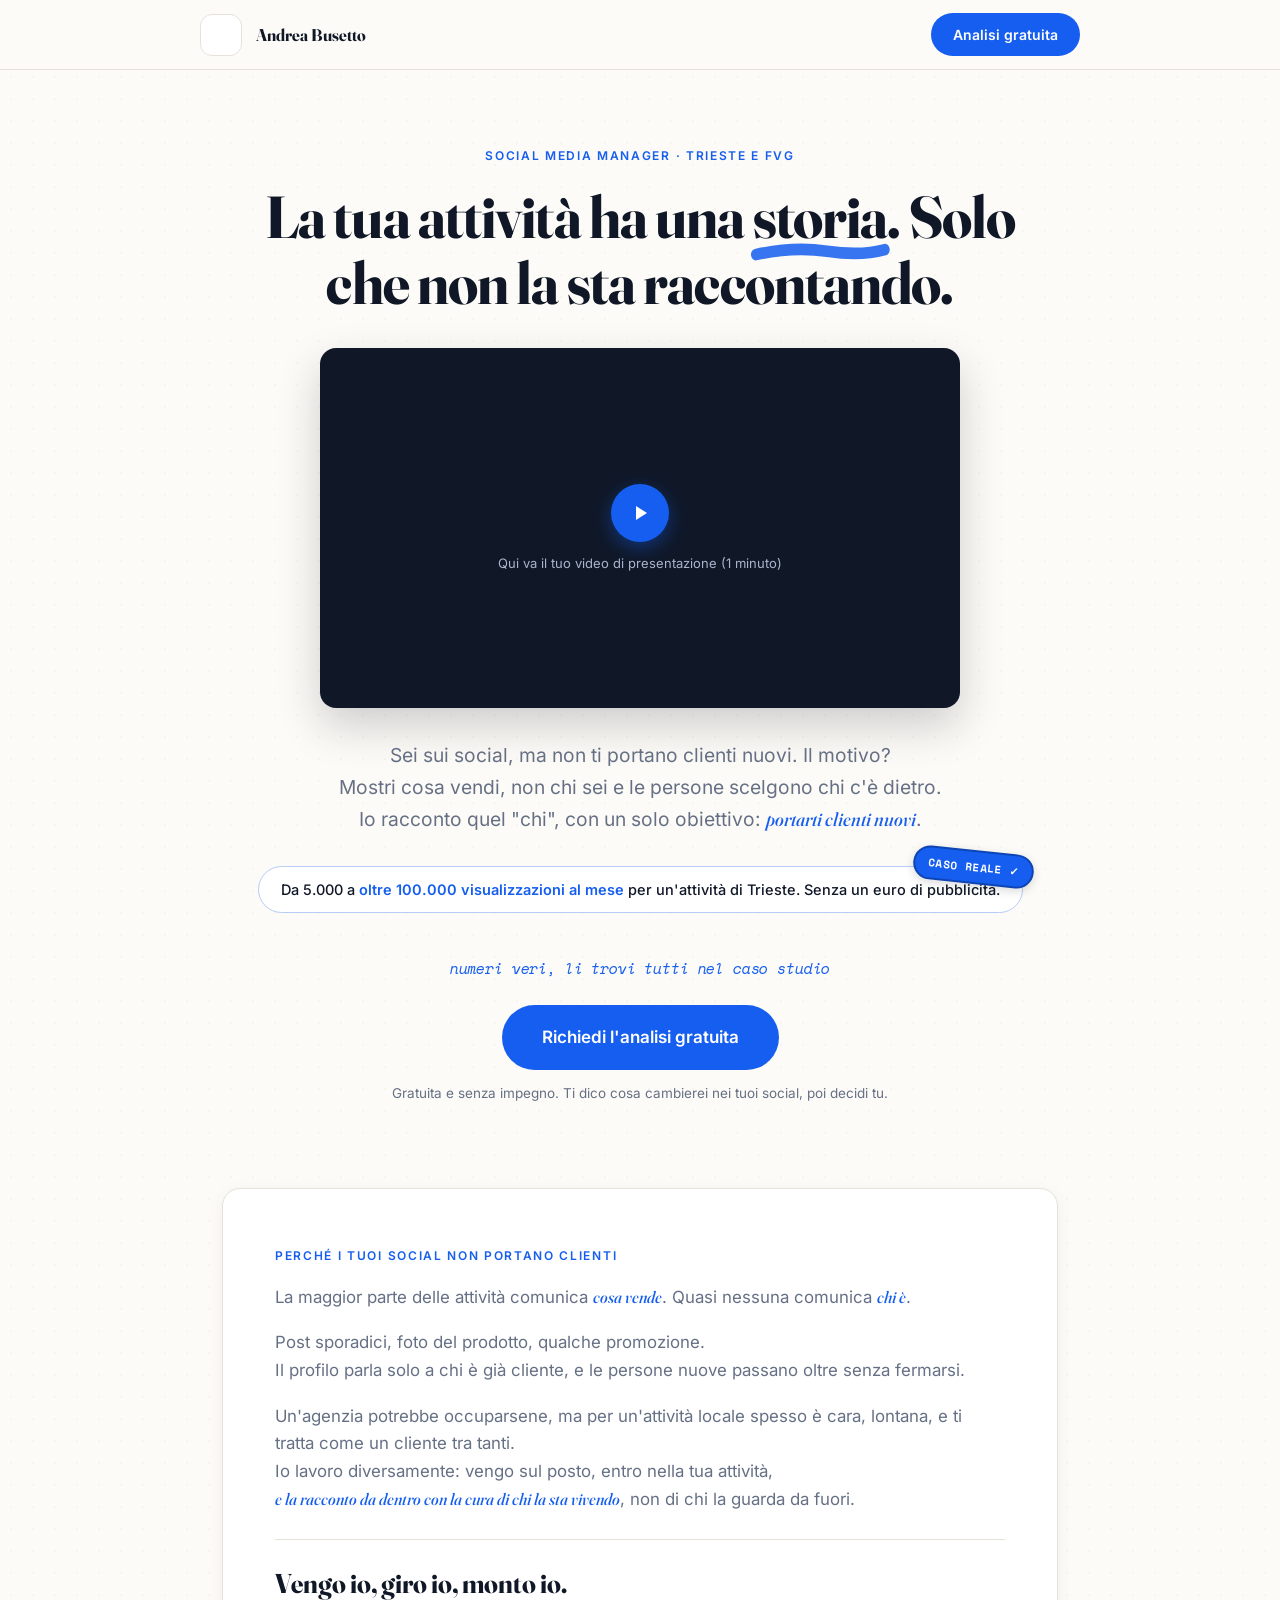
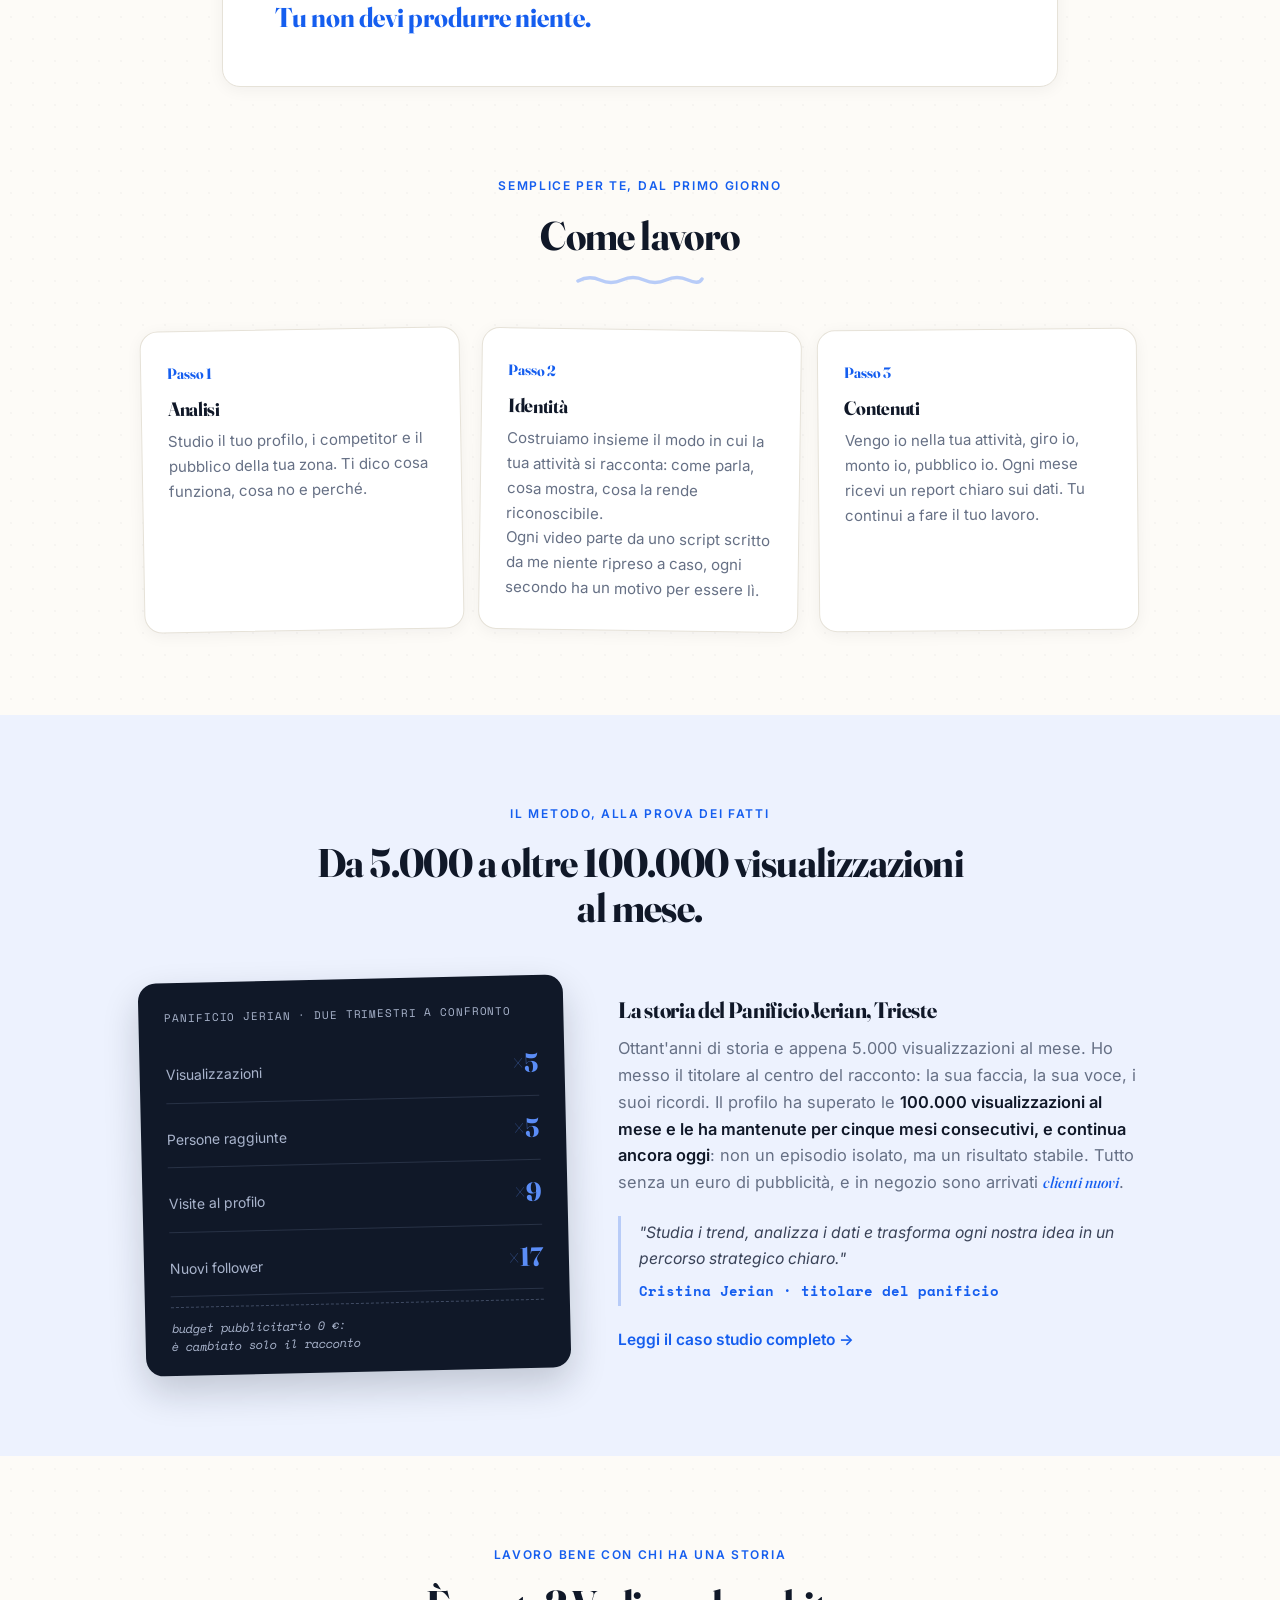
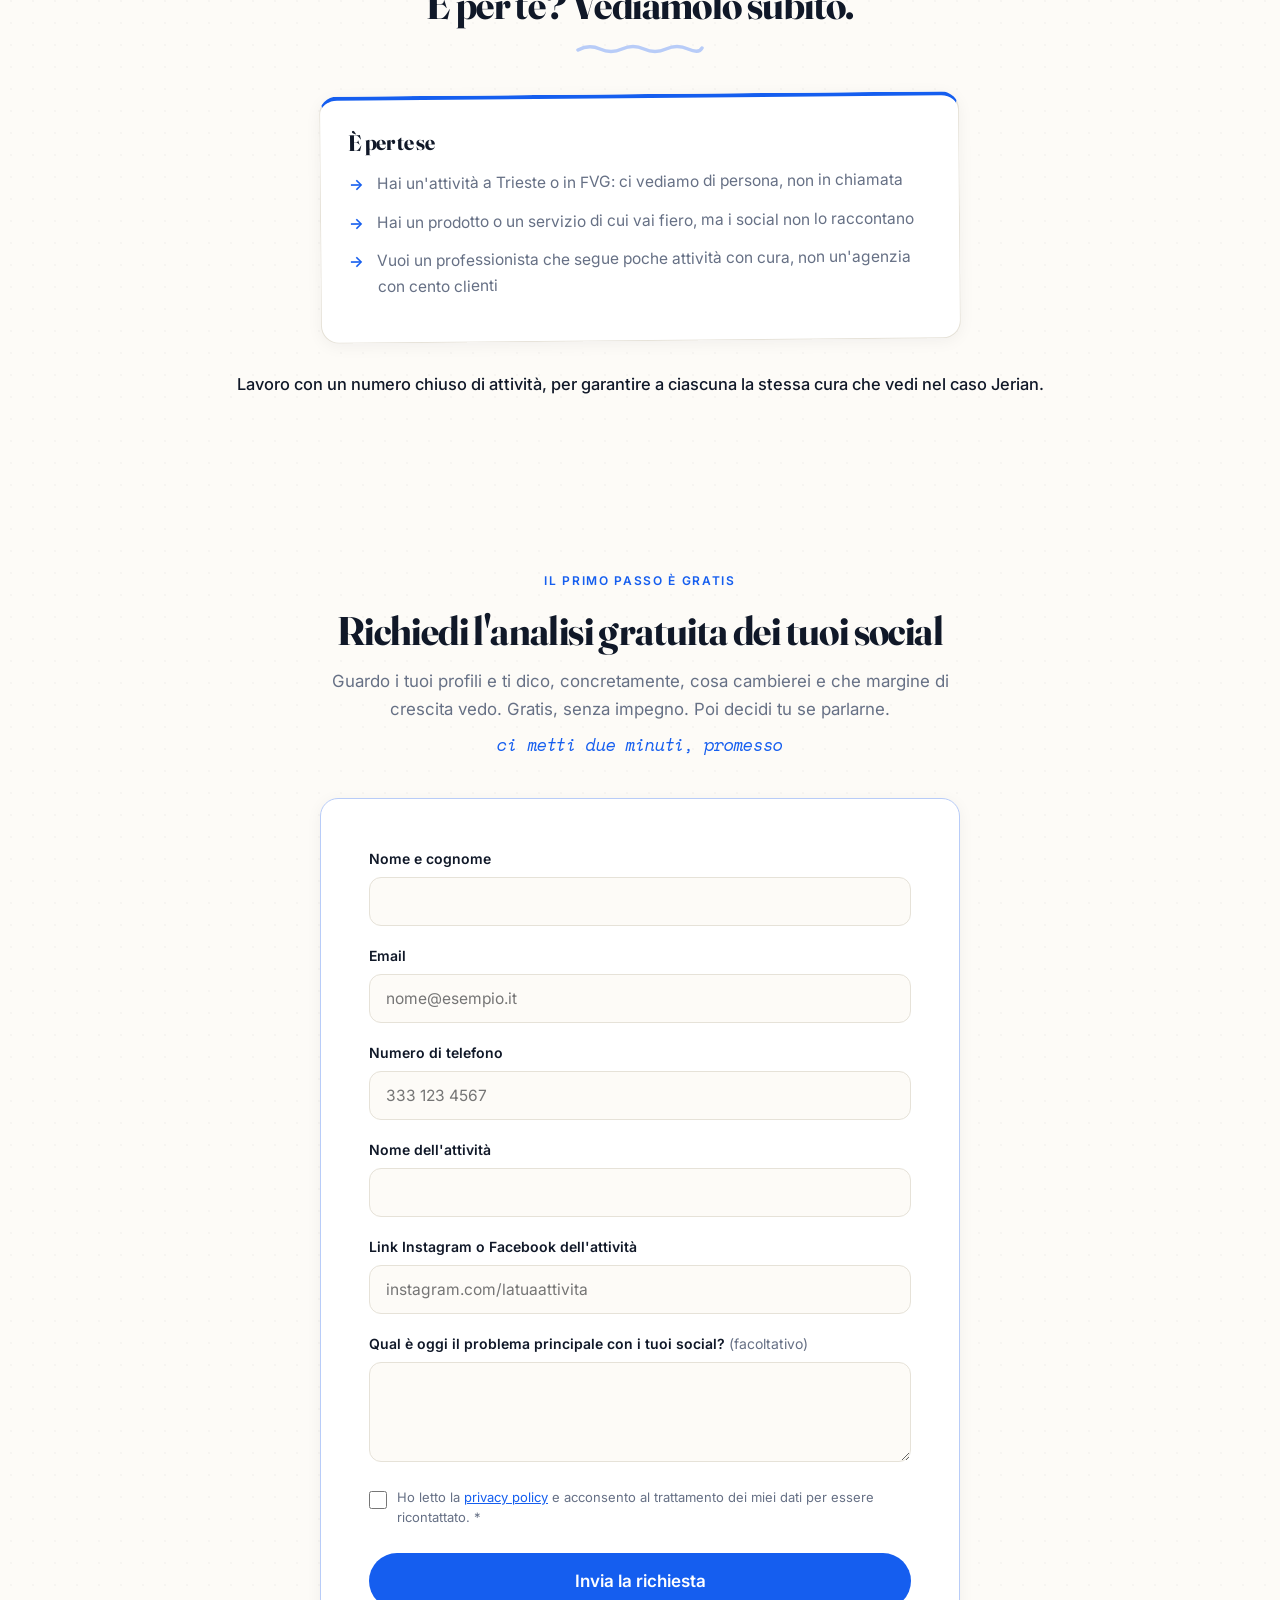
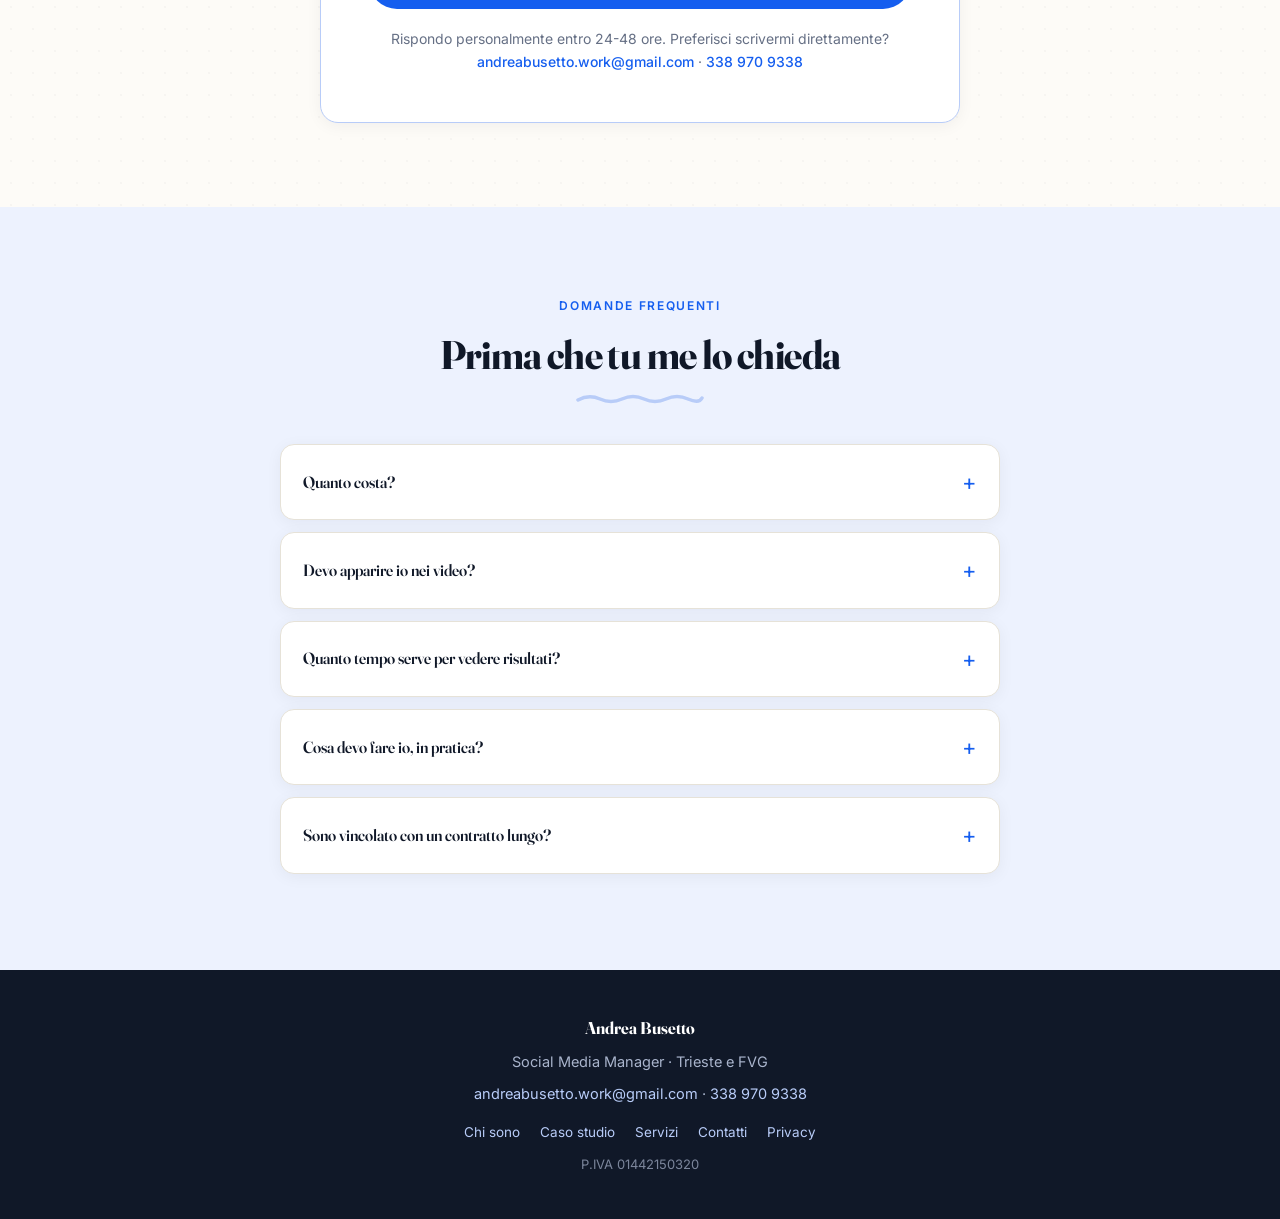
==== commit 14905e8b: "Add files via upload" ====
--- a/index.html
+++ b/index.html
@@ -5,9 +5,7 @@
 <meta name="viewport" content="width=device-width, initial-scale=1.0">
 <title>Andrea Busetto · Social Media Manager | Trieste e FVG</title>
 <meta name="description" content="Costruisco l'identità e il racconto della tua attività su Instagram e Facebook. Caso studio reale: da 5.000 a oltre 100.000 visualizzazioni al mese, senza pubblicità.">
-<link rel="preconnect" href="https://fonts.googleapis.com">
-<link rel="preconnect" href="https://fonts.gstatic.com" crossorigin>
-<link href="https://fonts.googleapis.com/css2?family=Fraunces:ital,opsz,wght@0,9..144,600;0,9..144,700;1,9..144,500&family=Inter:ital,wght@0,400;0,500;0,600;1,400&family=Space+Mono:ital,wght@0,400;0,700;1,400;1,700&display=swap" rel="stylesheet">
+<link rel="stylesheet" href="fonts.css">
 <link rel="stylesheet" href="styles.css">
 </head>
 <body>
@@ -180,6 +178,7 @@
     </div>
 
     <form class="form-card reveal" id="analisi-form" action="https://formspree.io/f/xojrakrv" method="POST">
+      <input type="text" name="_gotcha" style="display:none" tabindex="-1" autocomplete="off" aria-hidden="true">
       <div class="field">
         <label for="f-nome">Nome e cognome</label>
         <input type="text" id="f-nome" name="nome" required autocomplete="name">
--- a/fonts.css
+++ b/fonts.css
@@ -0,0 +1,59 @@
+/* ═══ Font ospitati in locale (niente chiamate a Google) ═══ */
+
+@font-face {
+  font-family: 'Fraunces';
+  src: url('fonts/fraunces-600.woff2') format('woff2');
+  font-weight: 600; font-style: normal; font-display: swap;
+}
+@font-face {
+  font-family: 'Fraunces';
+  src: url('fonts/fraunces-700.woff2') format('woff2');
+  font-weight: 700; font-style: normal; font-display: swap;
+}
+@font-face {
+  font-family: 'Fraunces';
+  src: url('fonts/fraunces-italic-500.woff2') format('woff2');
+  font-weight: 500; font-style: italic; font-display: swap;
+}
+
+@font-face {
+  font-family: 'Inter';
+  src: url('fonts/inter-400.woff2') format('woff2');
+  font-weight: 400; font-style: normal; font-display: swap;
+}
+@font-face {
+  font-family: 'Inter';
+  src: url('fonts/inter-500.woff2') format('woff2');
+  font-weight: 500; font-style: normal; font-display: swap;
+}
+@font-face {
+  font-family: 'Inter';
+  src: url('fonts/inter-600.woff2') format('woff2');
+  font-weight: 600; font-style: normal; font-display: swap;
+}
+@font-face {
+  font-family: 'Inter';
+  src: url('fonts/inter-italic-400.woff2') format('woff2');
+  font-weight: 400; font-style: italic; font-display: swap;
+}
+
+@font-face {
+  font-family: 'Space Mono';
+  src: url('fonts/spacemono-400.woff2') format('woff2');
+  font-weight: 400; font-style: normal; font-display: swap;
+}
+@font-face {
+  font-family: 'Space Mono';
+  src: url('fonts/spacemono-700.woff2') format('woff2');
+  font-weight: 700; font-style: normal; font-display: swap;
+}
+@font-face {
+  font-family: 'Space Mono';
+  src: url('fonts/spacemono-italic-400.woff2') format('woff2');
+  font-weight: 400; font-style: italic; font-display: swap;
+}
+@font-face {
+  font-family: 'Space Mono';
+  src: url('fonts/spacemono-italic-700.woff2') format('woff2');
+  font-weight: 700; font-style: italic; font-display: swap;
+}
--- a/styles.css
+++ b/styles.css
@@ -1263,3 +1263,26 @@
   color: var(--muted-on-ink);
   line-height: 1.5;
 }
+
+/* ═══ Lista puntata dentro la card servizio principale ═══ */
+.servizio ul {
+  list-style: none;
+  margin: 12px 0 16px;
+}
+.servizio li {
+  position: relative;
+  padding-left: 24px;
+  margin-bottom: 8px;
+  font-size: 15px;
+  color: #37414F;
+}
+.servizio li::before {
+  content: "→";
+  position: absolute;
+  left: 0;
+  top: 0;
+  color: var(--blue);
+  font-weight: 700;
+}
+.servizio.main p { margin-bottom: 12px; }
+.servizio.main p:last-child { margin-bottom: 0; }
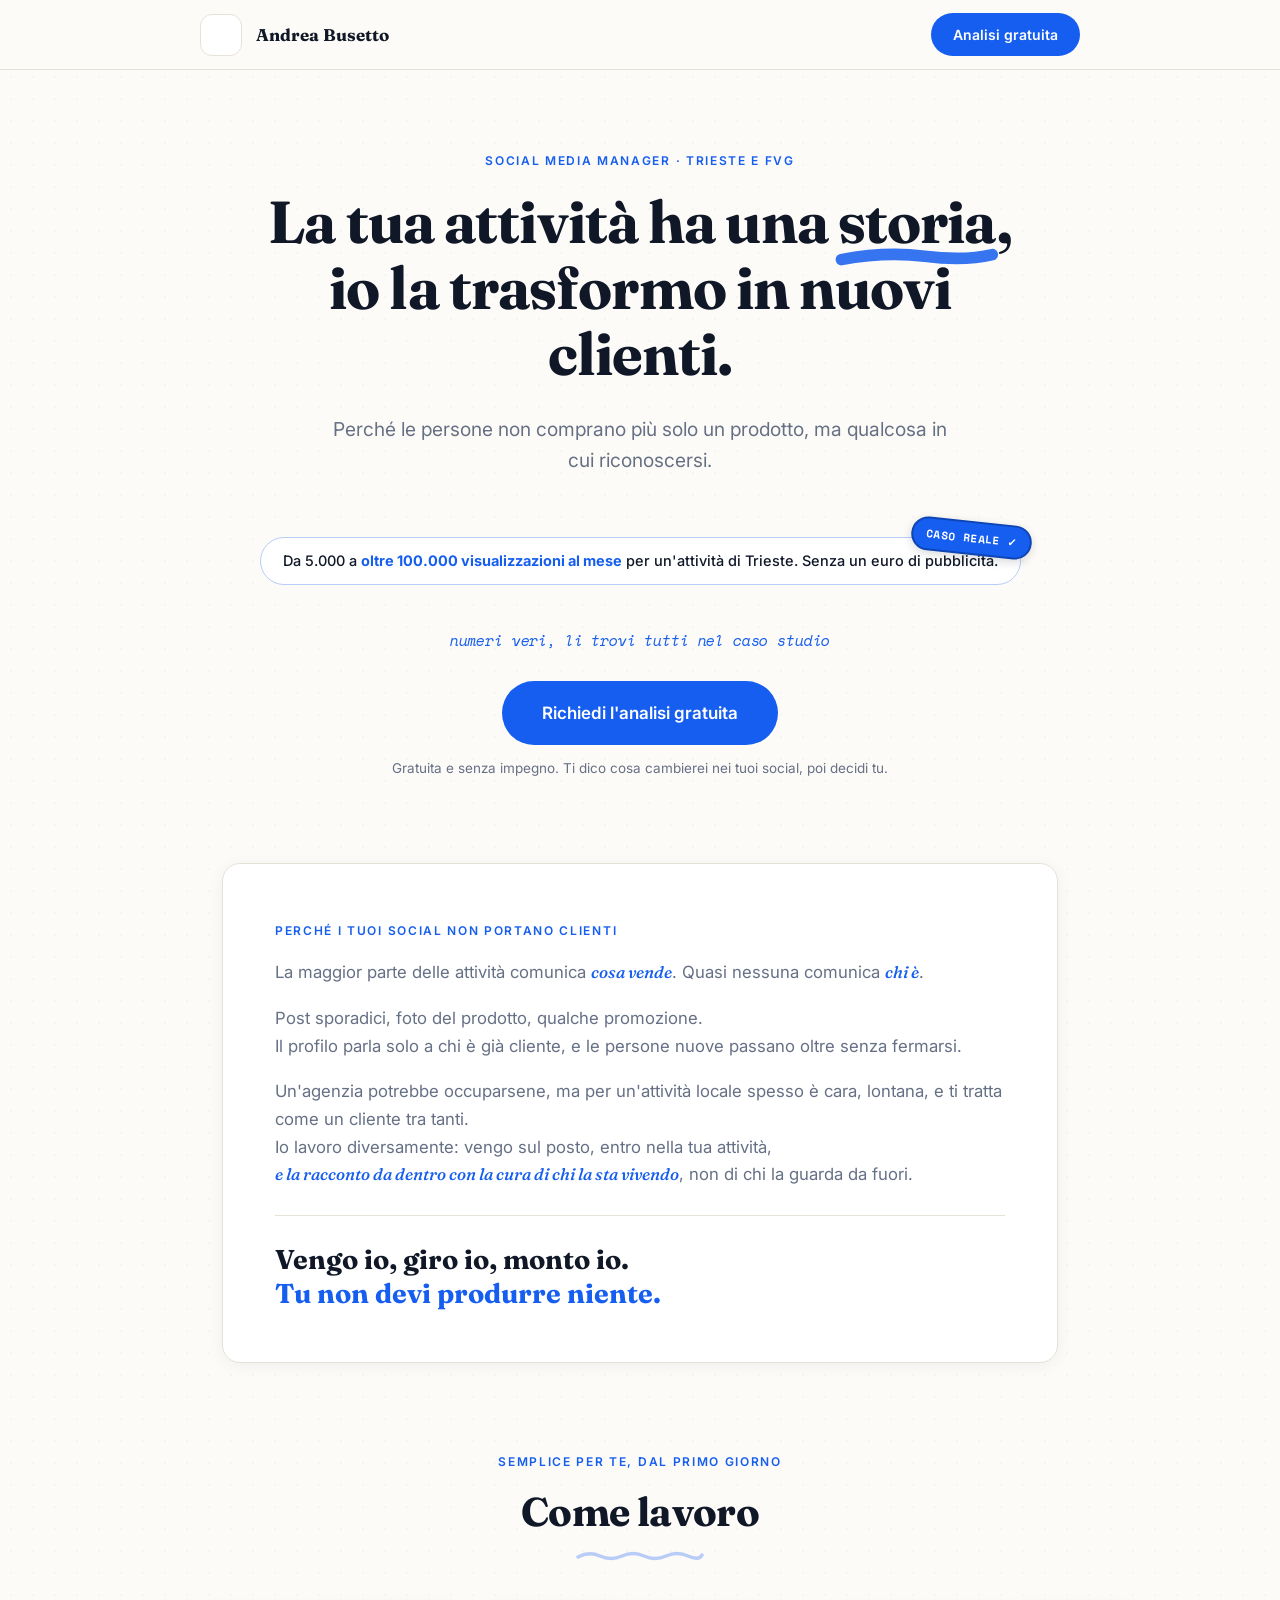
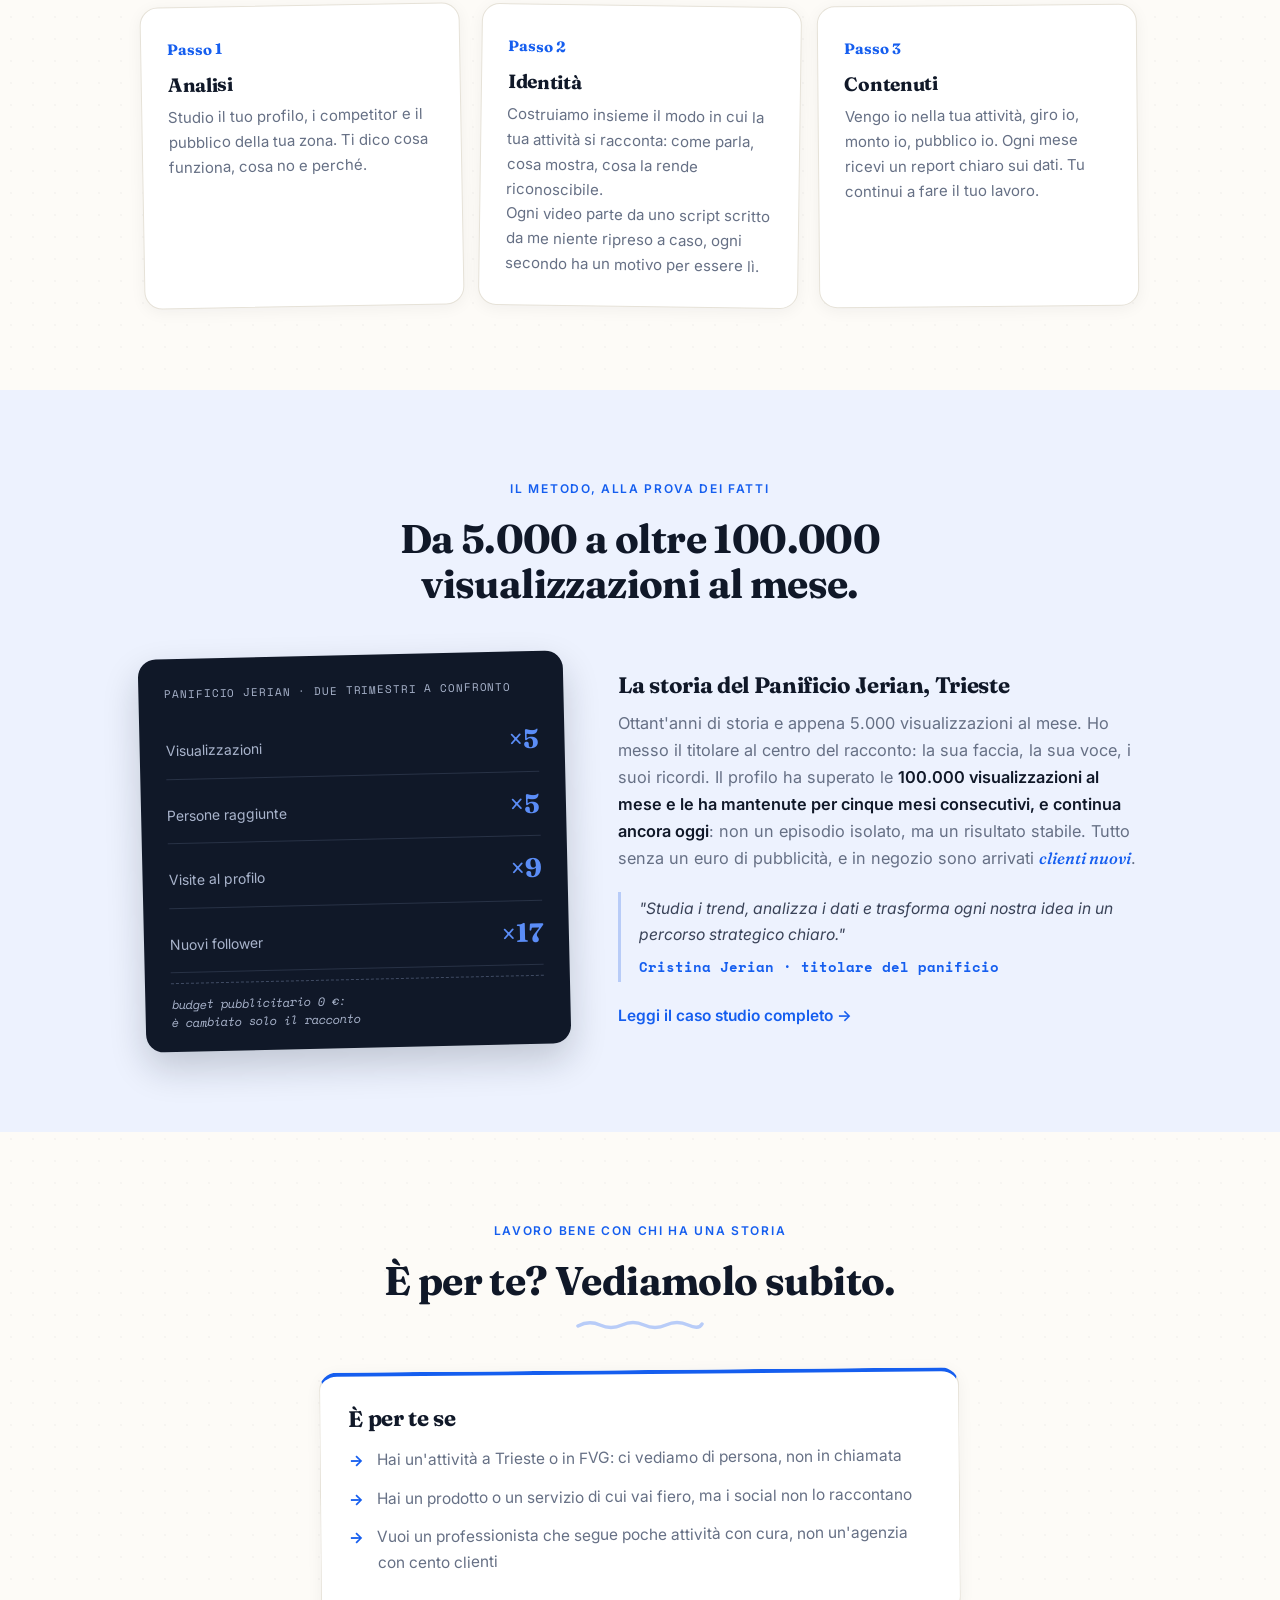
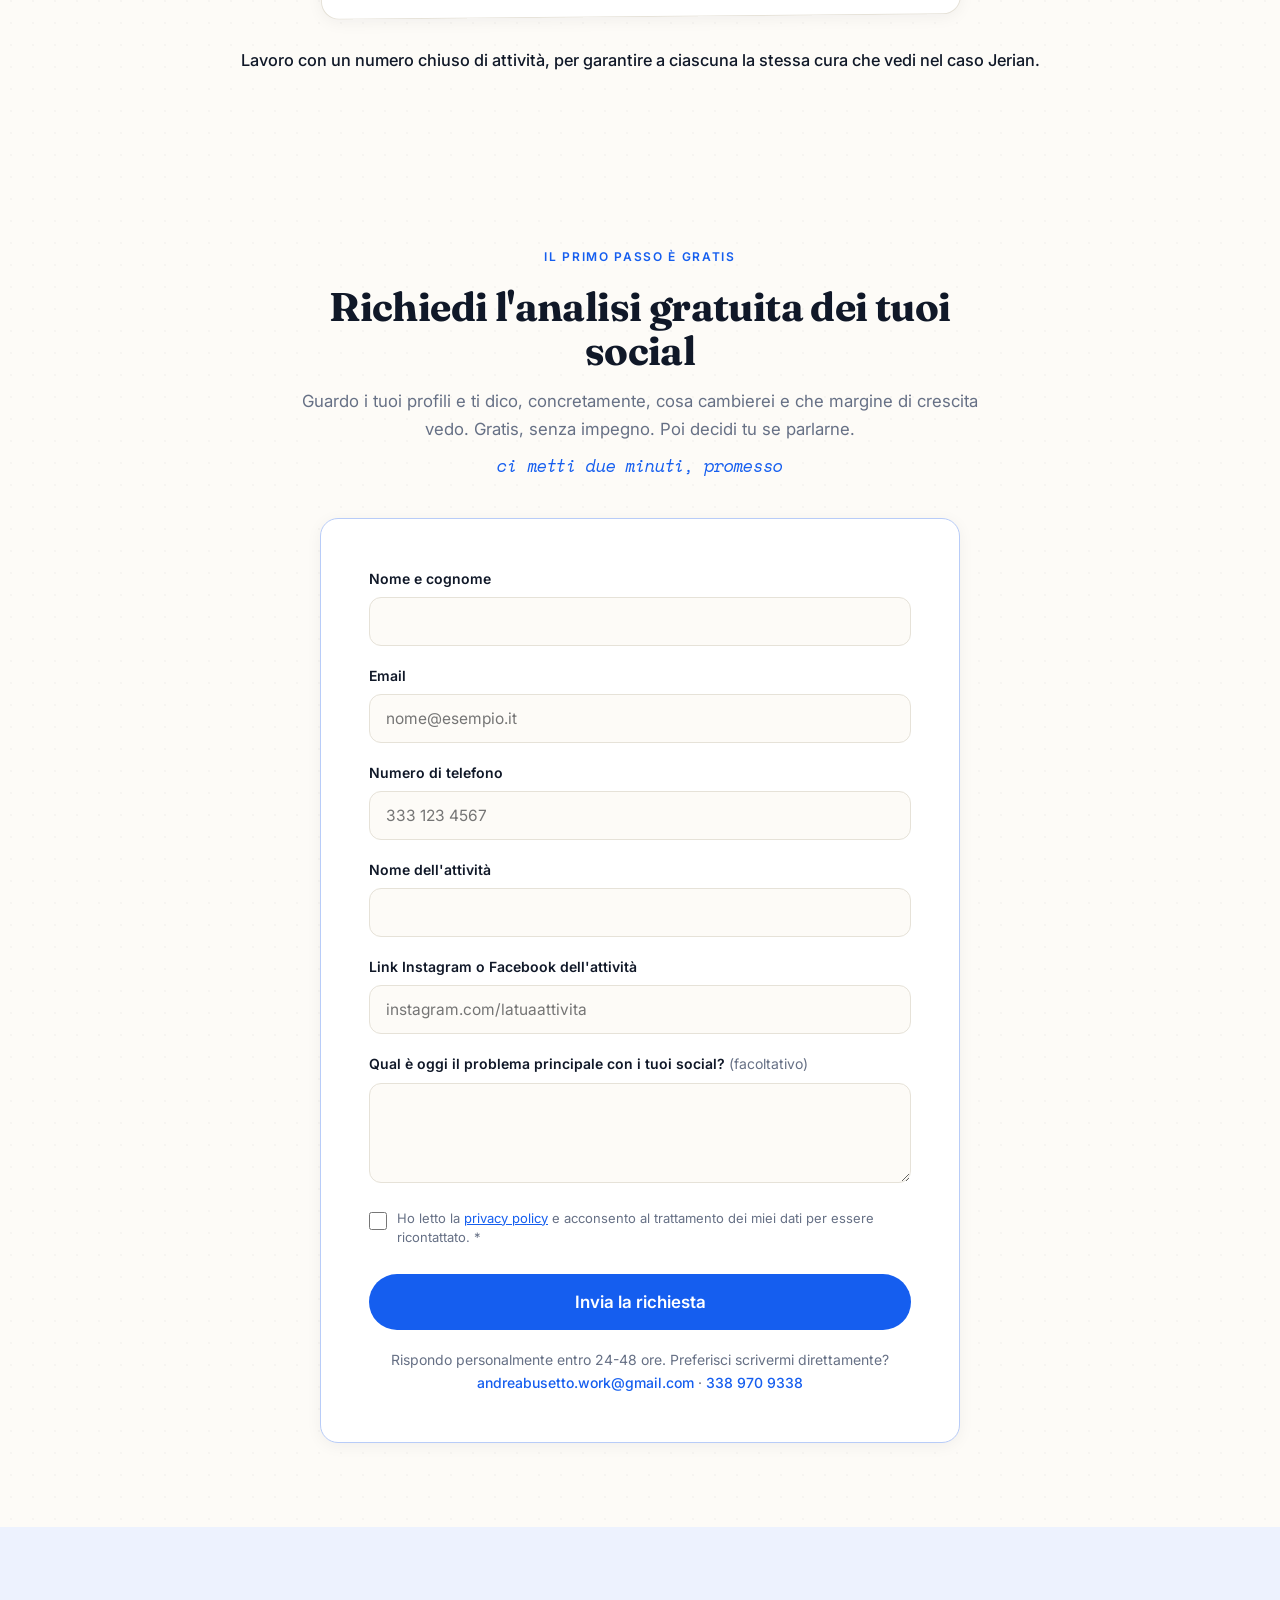
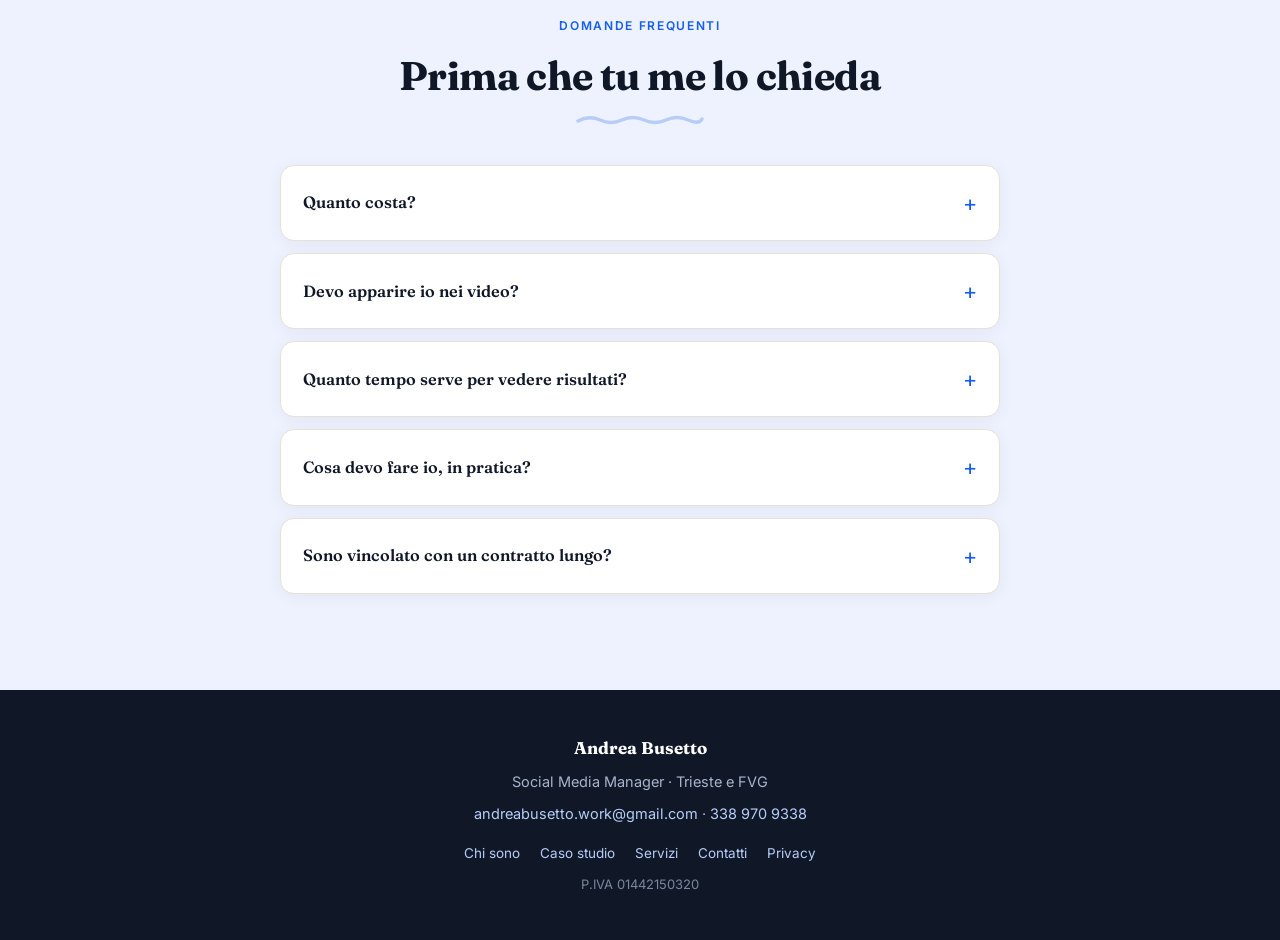
==== commit 72d1ed8a: "Update index.html" ====
--- a/index.html
+++ b/index.html
@@ -44,30 +44,18 @@
 </div>
 
 <!-- ═══ 1. HERO ═══ -->
-<header class="hero hero--stack" id="top">
+<header class="hero hero--clean" id="top">
   <div class="container">
     <span class="eyebrow">Social Media Manager · Trieste e FVG</span>
-    <h1>La tua attività ha una <span class="mark">storia<svg viewBox="0 0 100 10" preserveAspectRatio="none" aria-hidden="true"><path d="M2 7 Q 30 2, 55 5 T 98 4"/></svg></span>. Solo che non la sta raccontando.</h1>
-
-    <div class="hero-video">
-      <div class="frame">
-        <!-- QUANDO HAI IL VIDEO: chiama il file video-presentazione.mp4, caricalo nella cartella
-             del sito e sostituisci le due righe qui sotto (play + ph-txt) con:
-             <video src="video-presentazione.mp4" controls playsinline preload="metadata"></video> -->
-        <span class="play" aria-hidden="true"><svg viewBox="0 0 24 24" width="24" height="24"><path d="M8 5 L19 12 L8 19 Z" fill="#fff"/></svg></span>
-        <span class="ph-txt">Qui va il tuo video di presentazione (1 minuto)</span>
-      </div>
-    </div>
-
-    <p class="sub sub--wide">Sei sui social, ma non ti portano clienti nuovi.  Il motivo?<br>
-Mostri cosa vendi, non chi sei e le persone scelgono chi c'è dietro.<br>
-Io racconto quel "chi", con un solo obiettivo: <span class="em">portarti clienti nuovi</span>.</p>
-
-    <div class="stick-wrap" style="margin-top: 6px;">
+    <h1>La tua attività ha una <span class="mark">storia<svg viewBox="0 0 100 10" preserveAspectRatio="none" aria-hidden="true"><path d="M2 7 Q 30 2, 55 5 T 98 4"/></svg></span>, io la trasformo in nuovi clienti.</h1>
+
+    <p class="sub sub--wide">Perché le persone non comprano più solo un prodotto, ma qualcosa in cui riconoscersi.</p>
+
+    <div class="stick-wrap" style="margin-top: 30px;">
       <span class="sticker sticker--blue" style="top: -16px; right: -12px; rotate: 6deg;">CASO REALE ✓</span>
       <div class="proof">Da 5.000 a <b>oltre 100.000 visualizzazioni al mese</b> per un'attività di Trieste. Senza un euro di pubblicità.</div>
     </div>
-    <p class="note" style="margin: 10px 0 26px;">numeri veri, li trovi tutti nel caso studio</p>
+    <p class="note" style="margin: 10px 0 30px;">numeri veri, li trovi tutti nel caso studio</p>
 
     <div>
       <a class="btn btn--big" href="#analisi">Richiedi l'analisi gratuita</a>
--- a/fonts.css
+++ b/fonts.css
@@ -1,40 +1,33 @@
-/* ═══ Font ospitati in locale (niente chiamate a Google) ═══ */
+/* ═══ Font ospitati in locale, versione completa (identica a Google) ═══ */
 
 @font-face {
   font-family: 'Fraunces';
-  src: url('fonts/fraunces-600.woff2') format('woff2');
-  font-weight: 600; font-style: normal; font-display: swap;
+  src: url('fonts/fraunces-var.woff2') format('woff2');
+  font-weight: 100 900;
+  font-style: normal;
+  font-display: swap;
 }
 @font-face {
   font-family: 'Fraunces';
-  src: url('fonts/fraunces-700.woff2') format('woff2');
-  font-weight: 700; font-style: normal; font-display: swap;
-}
-@font-face {
-  font-family: 'Fraunces';
-  src: url('fonts/fraunces-italic-500.woff2') format('woff2');
-  font-weight: 500; font-style: italic; font-display: swap;
+  src: url('fonts/fraunces-italic-var.woff2') format('woff2');
+  font-weight: 100 900;
+  font-style: italic;
+  font-display: swap;
 }
 
 @font-face {
   font-family: 'Inter';
-  src: url('fonts/inter-400.woff2') format('woff2');
-  font-weight: 400; font-style: normal; font-display: swap;
+  src: url('fonts/inter-var.woff2') format('woff2');
+  font-weight: 100 900;
+  font-style: normal;
+  font-display: swap;
 }
 @font-face {
   font-family: 'Inter';
-  src: url('fonts/inter-500.woff2') format('woff2');
-  font-weight: 500; font-style: normal; font-display: swap;
-}
-@font-face {
-  font-family: 'Inter';
-  src: url('fonts/inter-600.woff2') format('woff2');
-  font-weight: 600; font-style: normal; font-display: swap;
-}
-@font-face {
-  font-family: 'Inter';
-  src: url('fonts/inter-italic-400.woff2') format('woff2');
-  font-weight: 400; font-style: italic; font-display: swap;
+  src: url('fonts/inter-italic-var.woff2') format('woff2');
+  font-weight: 100 900;
+  font-style: italic;
+  font-display: swap;
 }
 
 @font-face {
@@ -57,3 +50,6 @@
   src: url('fonts/spacemono-italic-700.woff2') format('woff2');
   font-weight: 700; font-style: italic; font-display: swap;
 }
+
+/* il browser sceglie la forma ottica giusta per ogni dimensione, come su Google Fonts */
+body { font-optical-sizing: auto; }
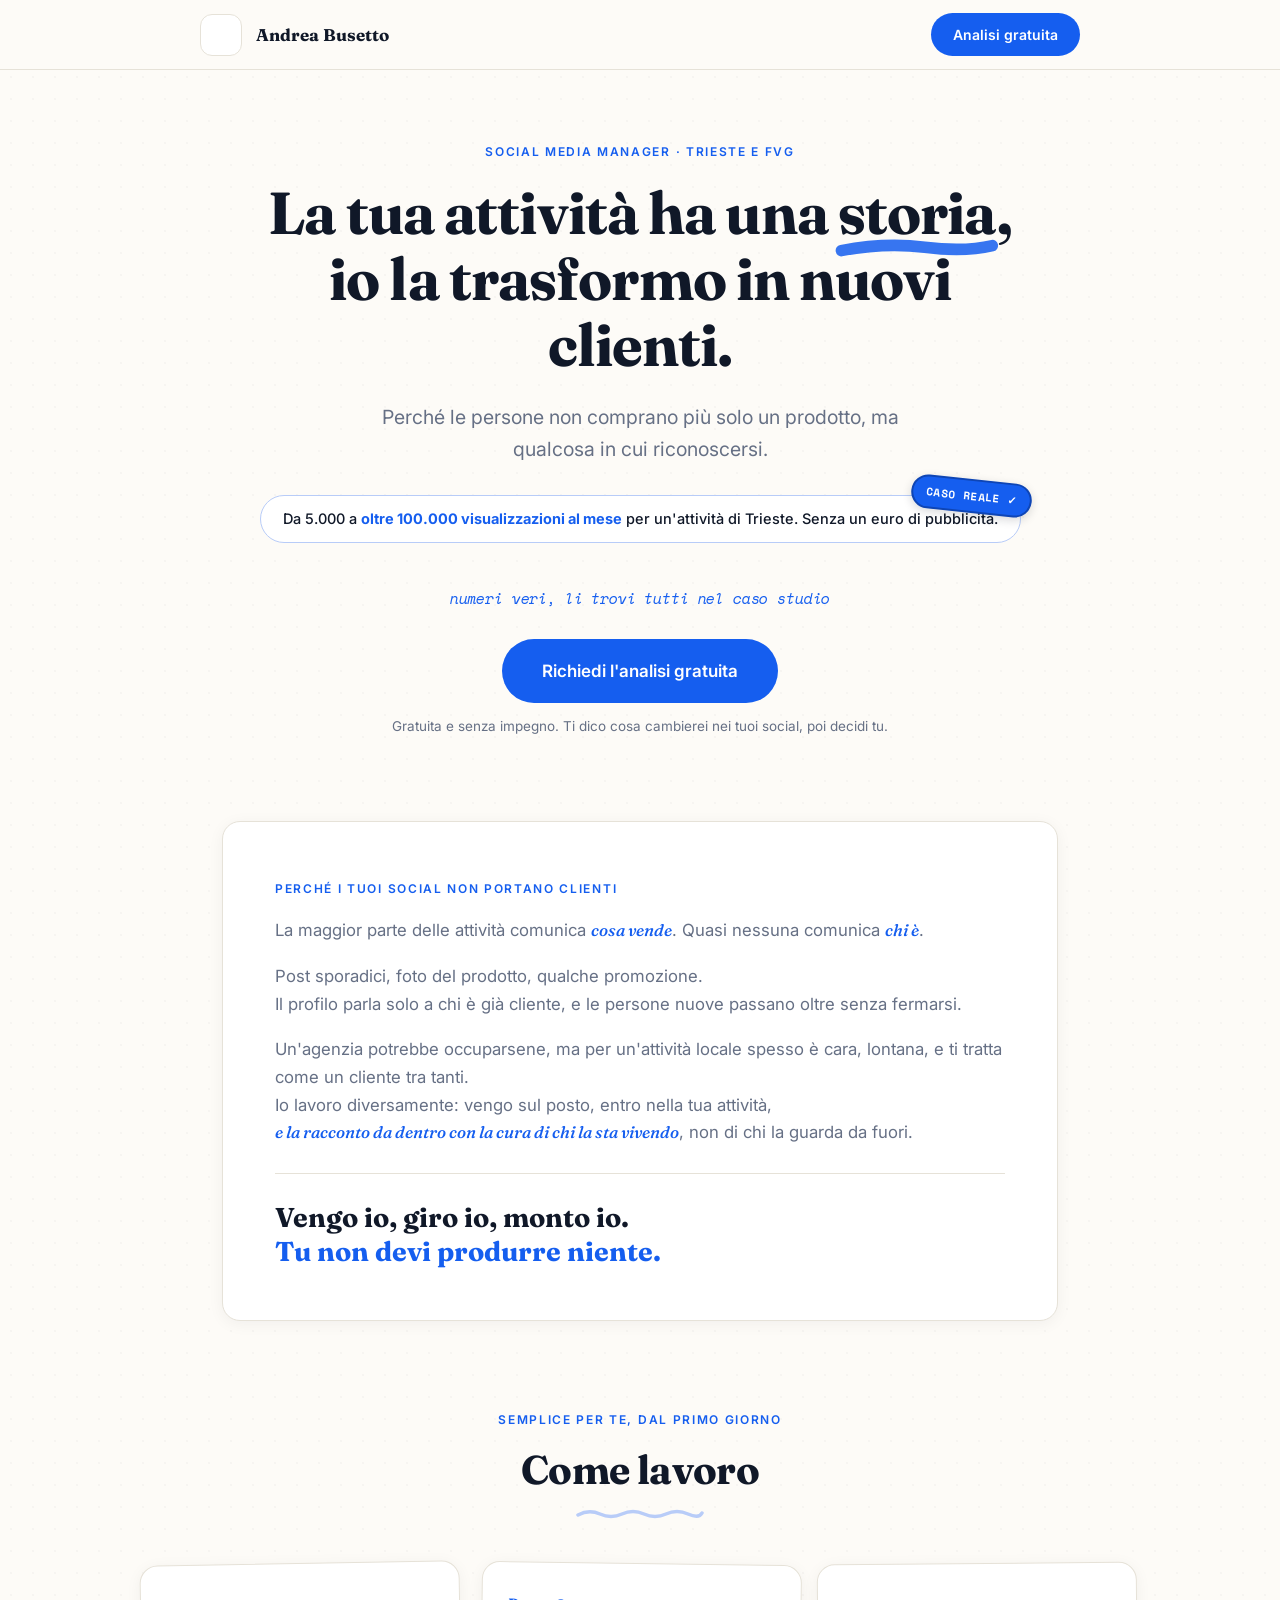
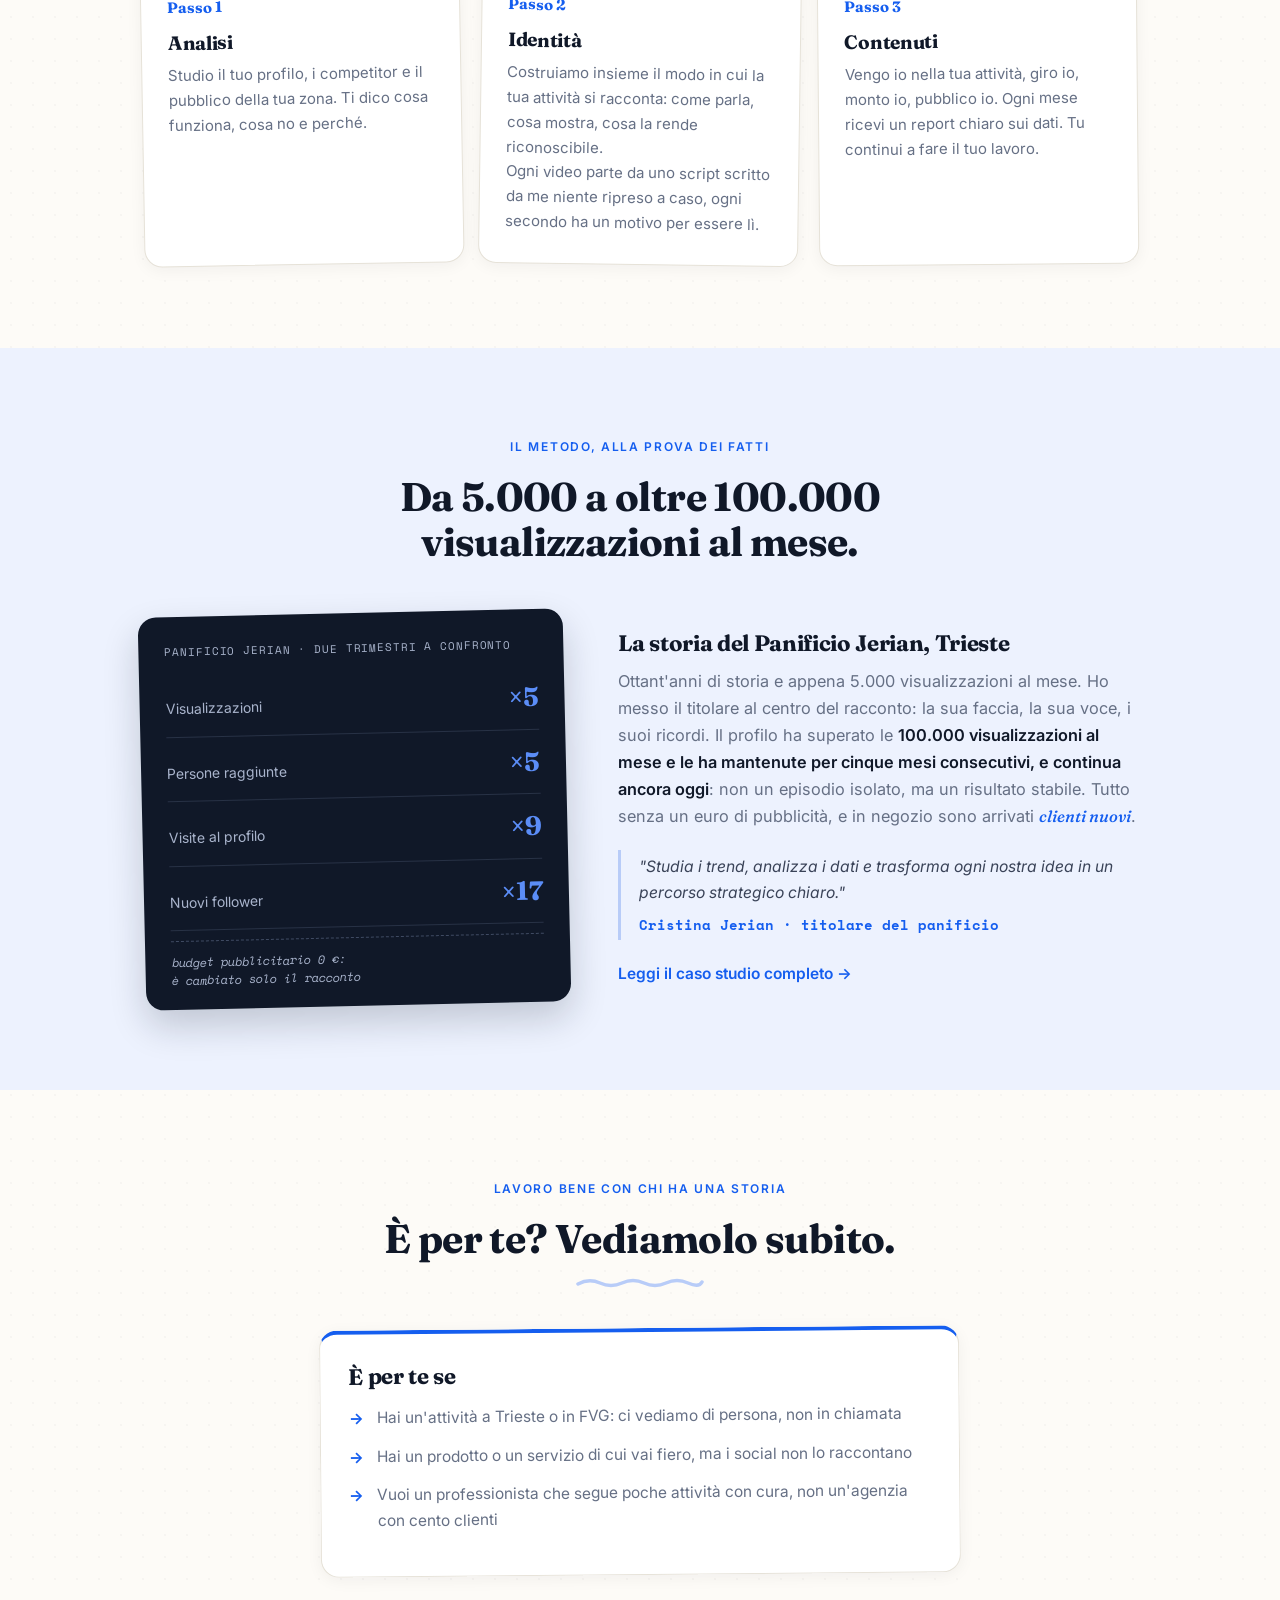
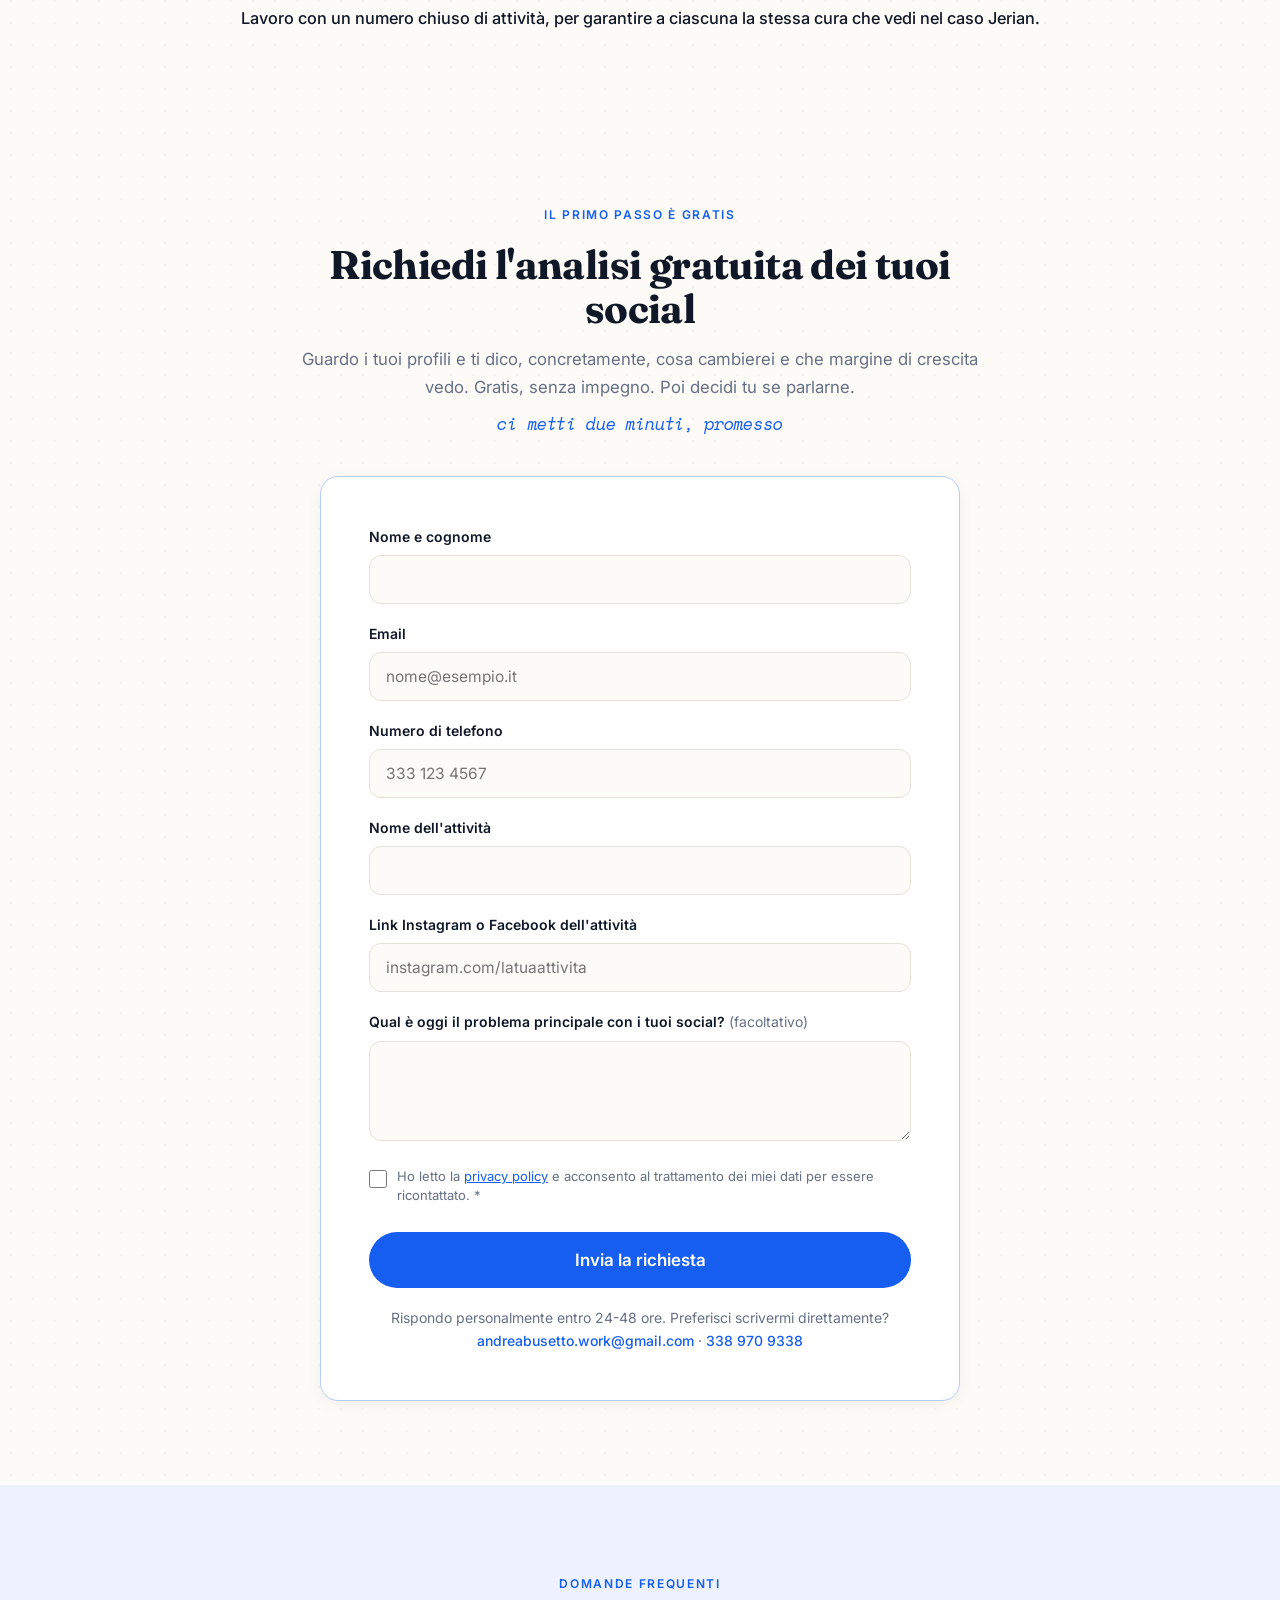
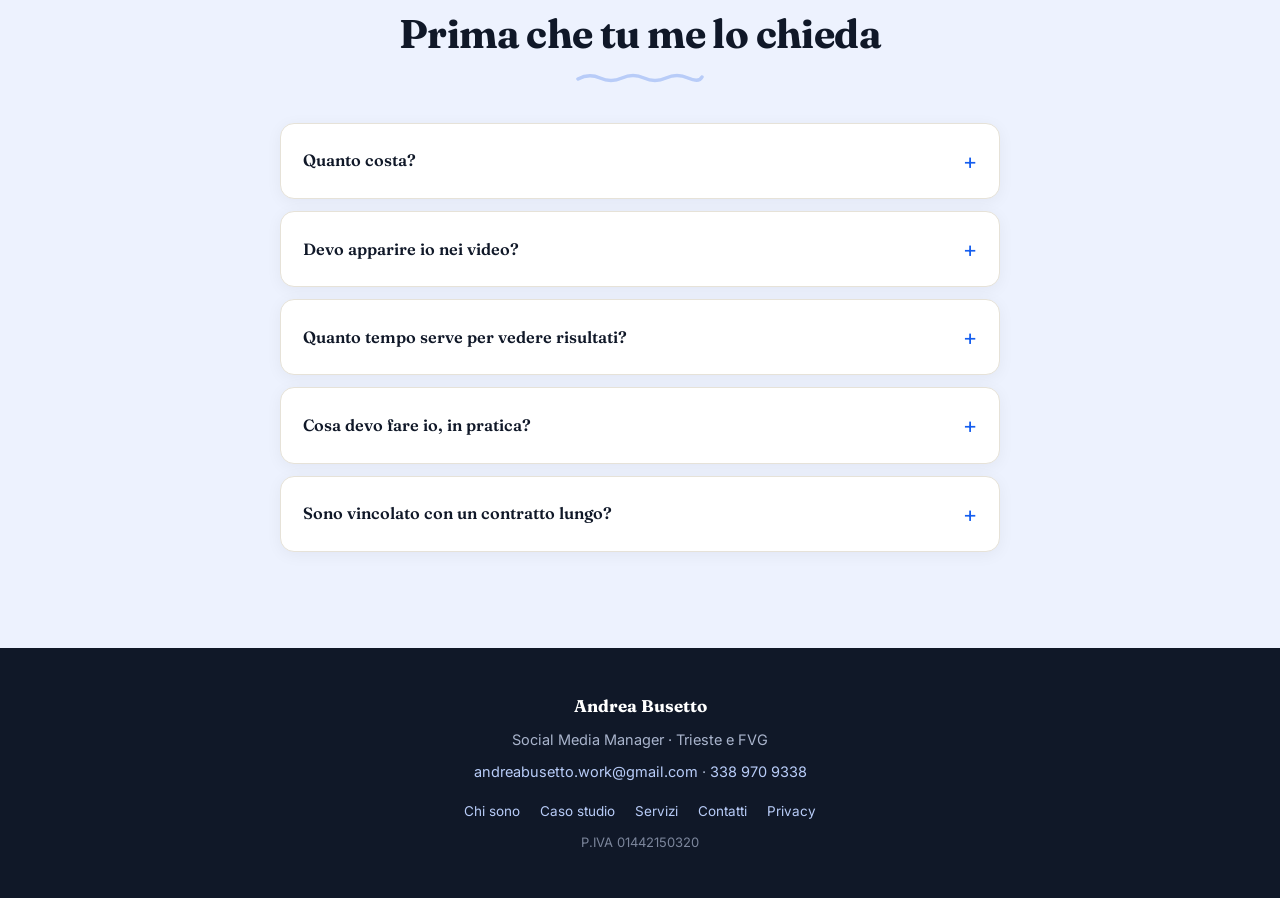
==== commit da2bb95a: "Update index.html" ====
--- a/index.html
+++ b/index.html
@@ -4,7 +4,23 @@
 <meta charset="UTF-8">
 <meta name="viewport" content="width=device-width, initial-scale=1.0">
 <title>Andrea Busetto · Social Media Manager | Trieste e FVG</title>
-<meta name="description" content="Costruisco l'identità e il racconto della tua attività su Instagram e Facebook. Caso studio reale: da 5.000 a oltre 100.000 visualizzazioni al mese, senza pubblicità.">
+<meta name="description" content="La tua attività ha una storia: io la trasformo in nuovi clienti. Gestione social per attività locali di Trieste e FVG. Caso reale: da 5.000 a oltre 100.000 visualizzazioni al mese.">
+<link rel="canonical" href="https://www.andreabusetto.it/">
+<meta property="og:type" content="website">
+<meta property="og:url" content="https://www.andreabusetto.it/">
+<meta property="og:title" content="Andrea Busetto — Social Media Manager a Trieste">
+<meta property="og:description" content="La tua attività ha una storia: io la trasformo in nuovi clienti. Gestione social per attività locali di Trieste e FVG. Caso reale: da 5.000 a oltre 100.000 visualizzazioni al mese.">
+<meta property="og:image" content="https://www.andreabusetto.it/og-image.png">
+<meta property="og:image:width" content="1200">
+<meta property="og:image:height" content="630">
+<meta property="og:locale" content="it_IT">
+<meta property="og:site_name" content="Andrea Busetto">
+<meta name="twitter:card" content="summary_large_image">
+<meta name="twitter:title" content="Andrea Busetto — Social Media Manager a Trieste">
+<meta name="twitter:description" content="La tua attività ha una storia: io la trasformo in nuovi clienti. Gestione social per attività locali di Trieste e FVG. Caso reale: da 5.000 a oltre 100.000 visualizzazioni al mese.">
+<meta name="twitter:image" content="https://www.andreabusetto.it/og-image.png">
+<link rel="icon" type="image/png" href="favicon.png">
+
 <link rel="stylesheet" href="fonts.css">
 <link rel="stylesheet" href="styles.css">
 </head>
--- a/styles.css
+++ b/styles.css
@@ -1286,3 +1286,13 @@
 }
 .servizio.main p { margin-bottom: 12px; }
 .servizio.main p:last-child { margin-bottom: 0; }
+
+/* ═══ HERO pulito (senza media) ═══ */
+.hero--clean { text-align: center; padding: 72px 0 84px; }
+.hero--clean .container { display: flex; flex-direction: column; align-items: center; }
+.hero--clean h1 { max-width: 780px; margin: 0 auto 22px; }
+.hero--clean .sub--wide { max-width: 560px; margin: 0 auto; font-size: clamp(1.05rem, 2.4vw, 1.22rem); }
+.hero--clean .stick-wrap { display: inline-block; }
+/* corsivo blu che funziona anche dentro un titolo grande */
+.em--title { font-weight: 600; }
+@media (max-width: 760px) { .hero--clean { padding: 52px 0 64px; } }
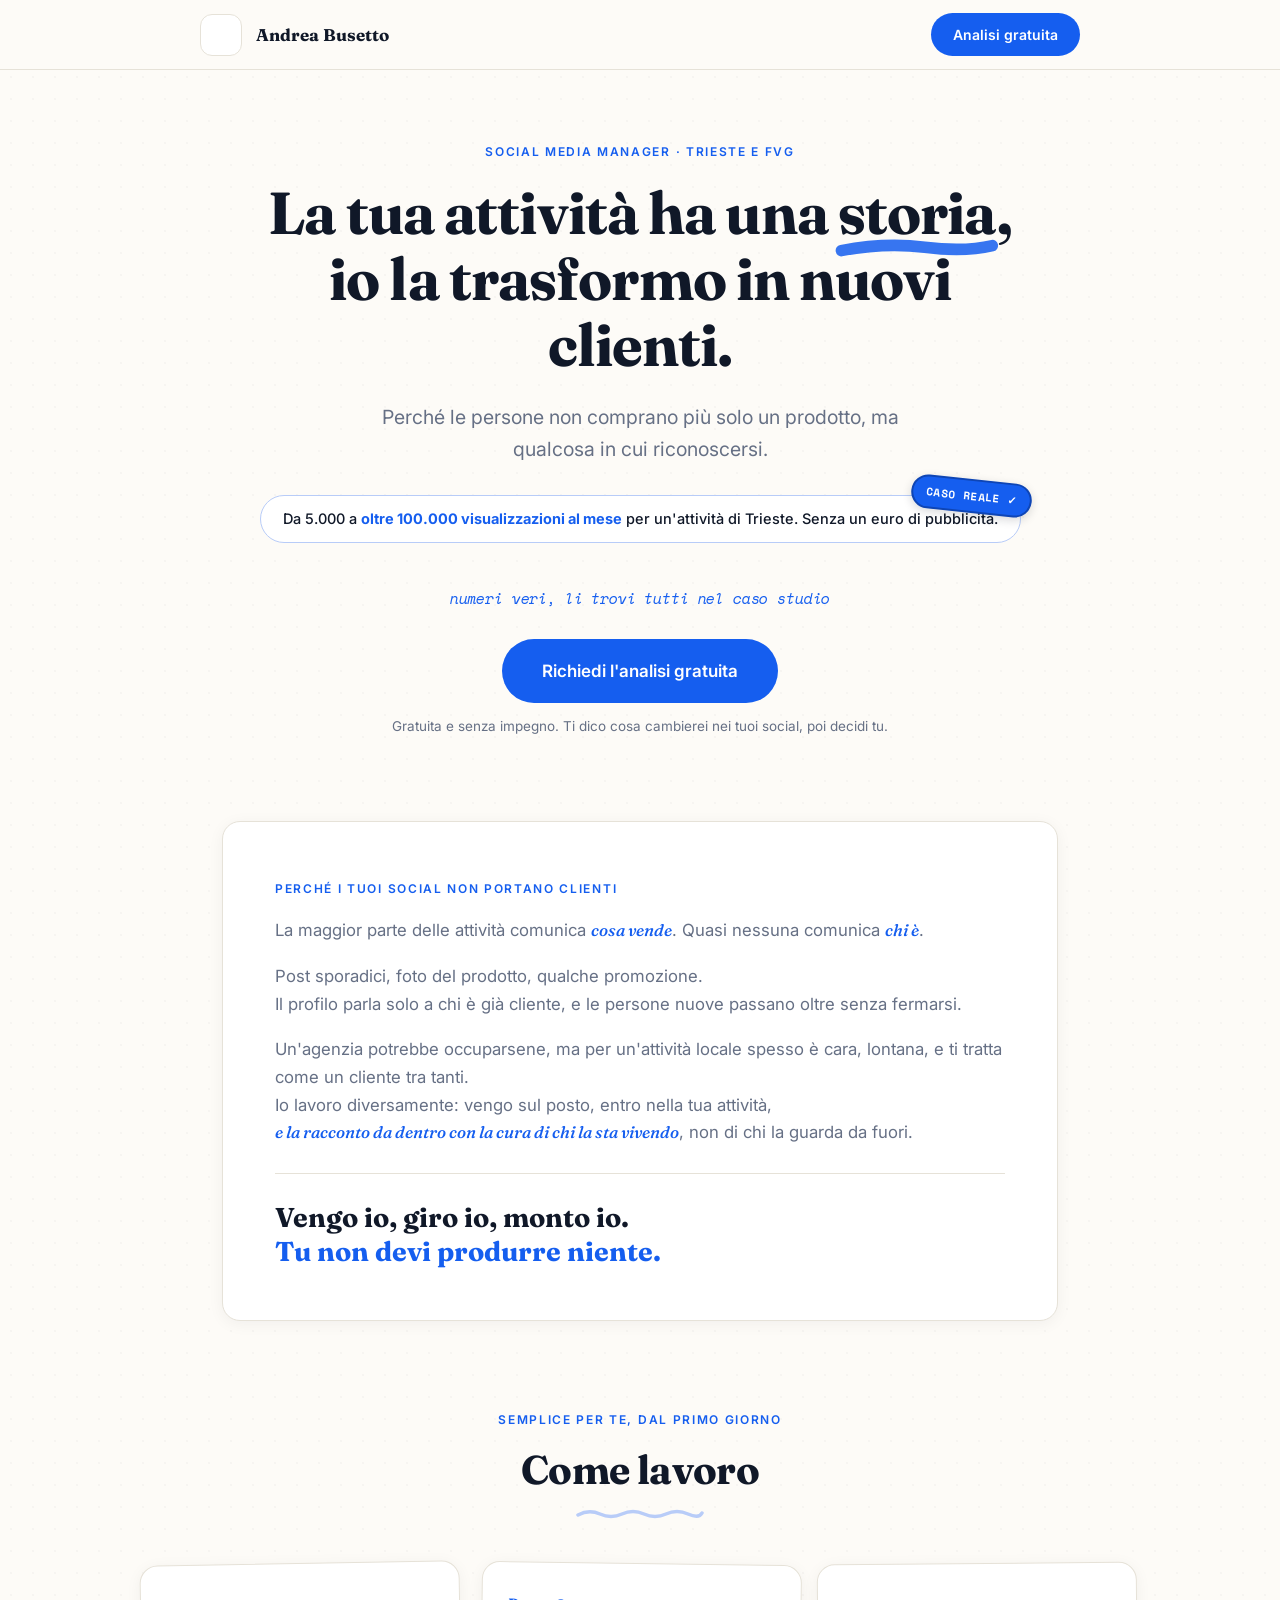
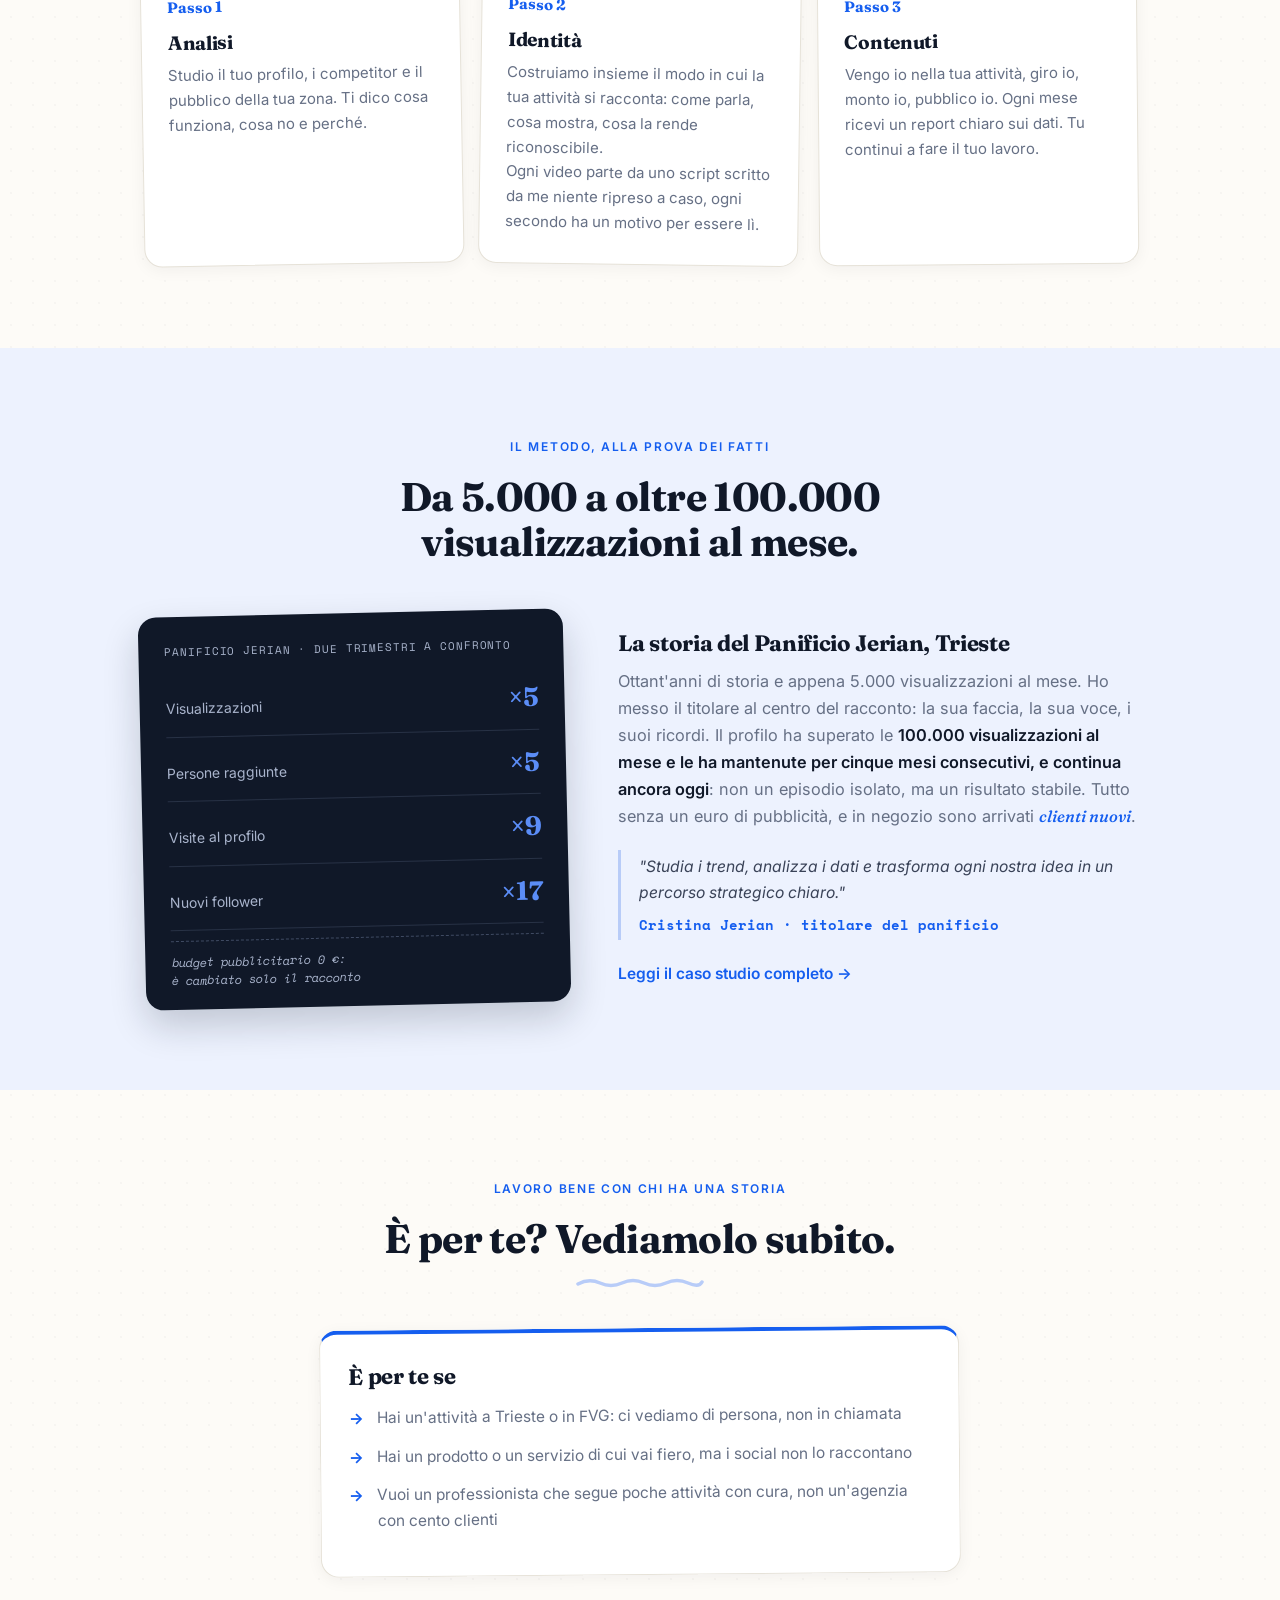
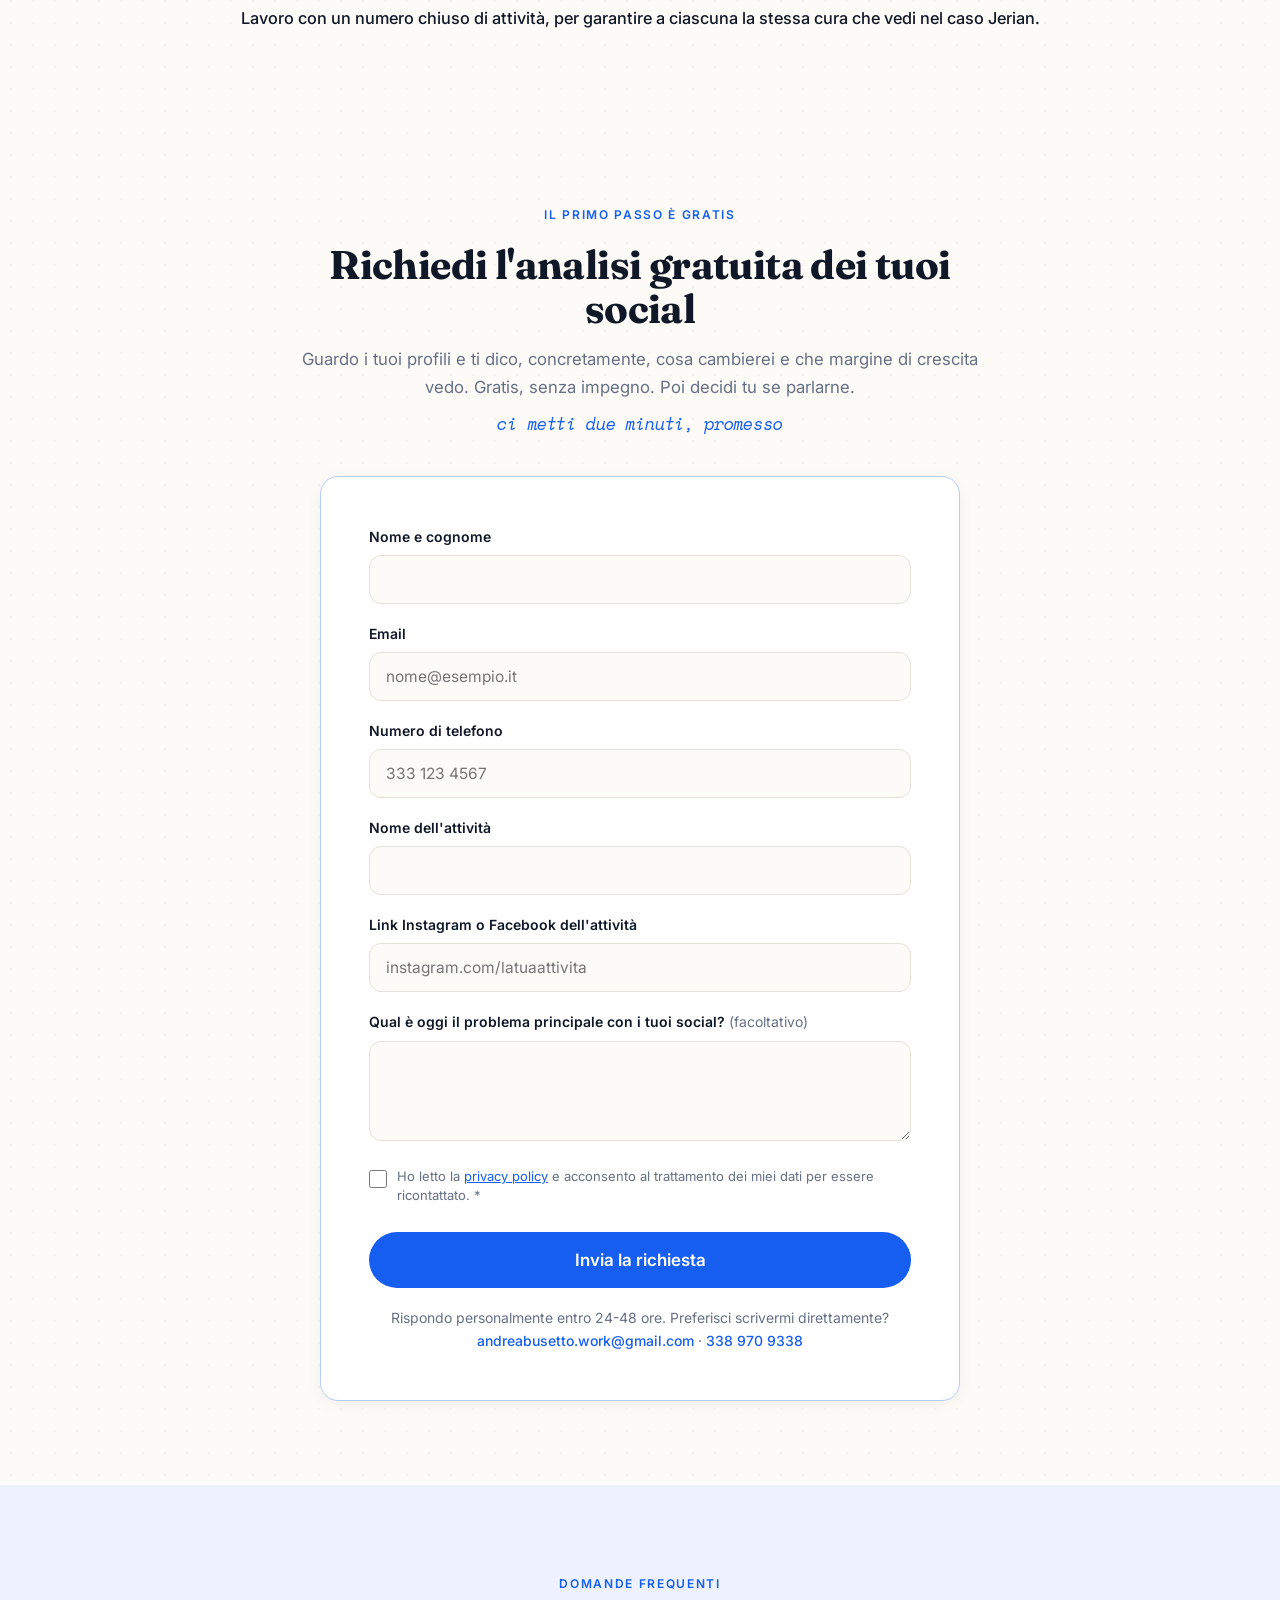
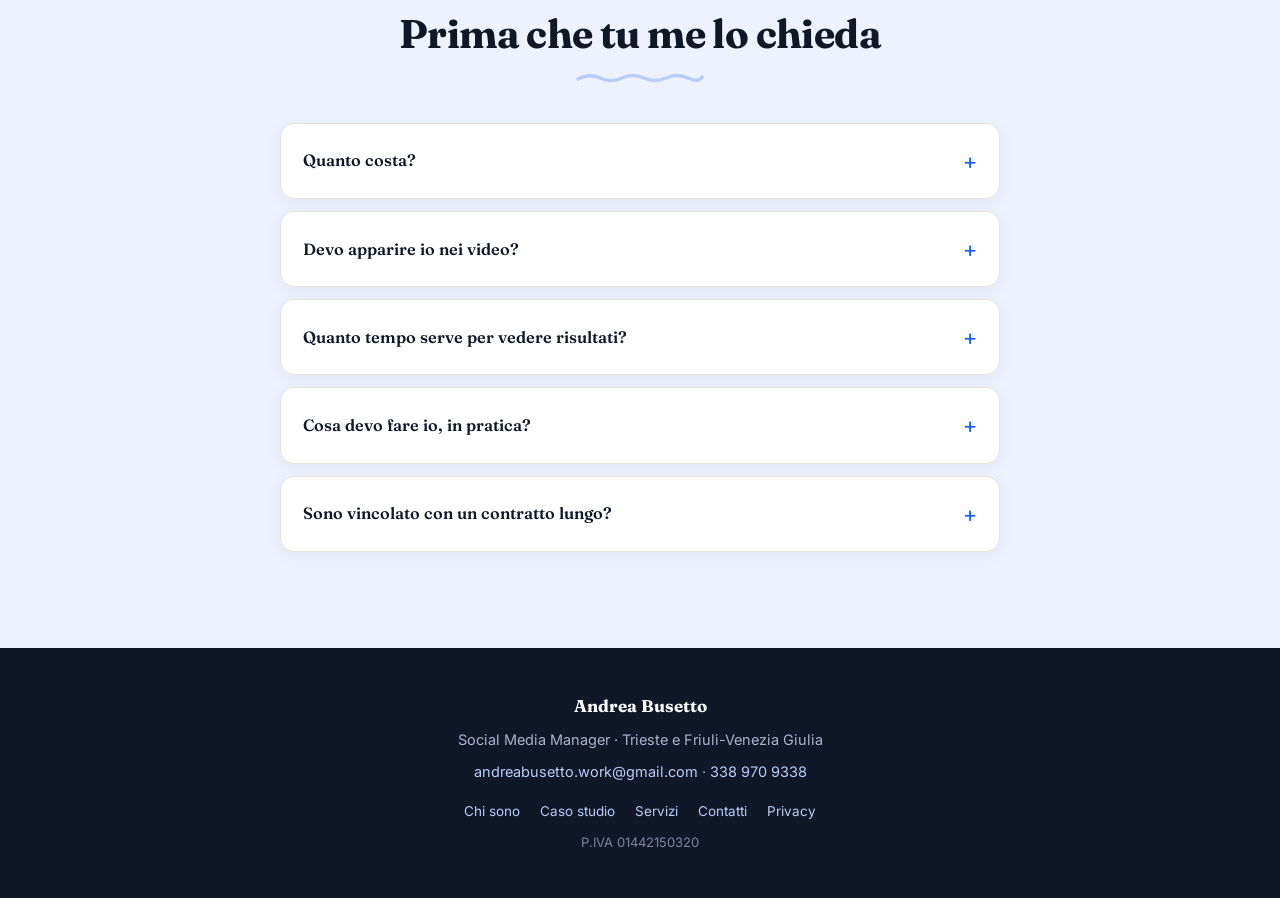
==== commit 0c50f90f: "Update index.html" ====
--- a/index.html
+++ b/index.html
@@ -3,7 +3,7 @@
 <head>
 <meta charset="UTF-8">
 <meta name="viewport" content="width=device-width, initial-scale=1.0">
-<title>Andrea Busetto · Social Media Manager | Trieste e FVG</title>
+<title>Social Media Manager a Trieste | Andrea Busetto</title>
 <meta name="description" content="La tua attività ha una storia: io la trasformo in nuovi clienti. Gestione social per attività locali di Trieste e FVG. Caso reale: da 5.000 a oltre 100.000 visualizzazioni al mese.">
 <link rel="canonical" href="https://www.andreabusetto.it/">
 <meta property="og:type" content="website">
@@ -11,18 +11,49 @@
 <meta property="og:title" content="Andrea Busetto — Social Media Manager a Trieste">
 <meta property="og:description" content="La tua attività ha una storia: io la trasformo in nuovi clienti. Gestione social per attività locali di Trieste e FVG. Caso reale: da 5.000 a oltre 100.000 visualizzazioni al mese.">
 <meta property="og:image" content="https://www.andreabusetto.it/og-image.png">
-<meta property="og:image:width" content="1200">
-<meta property="og:image:height" content="630">
+<meta property="og:image:width" content="600">
+<meta property="og:image:height" content="600">
 <meta property="og:locale" content="it_IT">
 <meta property="og:site_name" content="Andrea Busetto">
 <meta name="twitter:card" content="summary_large_image">
 <meta name="twitter:title" content="Andrea Busetto — Social Media Manager a Trieste">
 <meta name="twitter:description" content="La tua attività ha una storia: io la trasformo in nuovi clienti. Gestione social per attività locali di Trieste e FVG. Caso reale: da 5.000 a oltre 100.000 visualizzazioni al mese.">
 <meta name="twitter:image" content="https://www.andreabusetto.it/og-image.png">
-<link rel="icon" type="image/png" href="favicon.png">
+<link rel="icon" type="image/png" sizes="180x180" href="/favicon.png">
+<link rel="apple-touch-icon" sizes="180x180" href="/favicon.png">
+<link rel="shortcut icon" href="/favicon.png">
 
 <link rel="stylesheet" href="fonts.css">
 <link rel="stylesheet" href="styles.css">
+<script type="application/ld+json">
+{
+  "@context": "https://schema.org",
+  "@type": "ProfessionalService",
+  "name": "Andrea Busetto — Social Media Manager",
+  "image": "https://www.andreabusetto.it/og-image.png",
+  "url": "https://www.andreabusetto.it/",
+  "email": "andreabusetto.work@gmail.com",
+  "telephone": "+39-338-970-9338",
+  "description": "Social Media Manager a Trieste. Gestione di Instagram e Facebook per attività locali, con l'obiettivo di portare clienti nuovi. Caso reale: da 5.000 a oltre 100.000 visualizzazioni al mese senza pubblicità.",
+  "founder": {
+    "@type": "Person",
+    "name": "Andrea Busetto",
+    "jobTitle": "Social Media Manager"
+  },
+  "areaServed": [
+    { "@type": "City", "name": "Trieste" },
+    { "@type": "AdministrativeArea", "name": "Friuli-Venezia Giulia" }
+  ],
+  "address": {
+    "@type": "PostalAddress",
+    "addressLocality": "Trieste",
+    "addressRegion": "FVG",
+    "addressCountry": "IT"
+  },
+  "knowsAbout": ["Social Media Management", "Instagram", "Facebook", "Content creation", "Storytelling per attività locali"],
+  "sameAs": []
+}
+</script>
 </head>
 <body>
 
@@ -257,7 +288,7 @@
 <footer>
   <div class="container">
     <div class="name">Andrea Busetto</div>
-    <div>Social Media Manager · Trieste e FVG</div>
+    <div>Social Media Manager · Trieste e Friuli-Venezia Giulia</div>
     <div style="margin-top: 8px;">
       <a href="mailto:andreabusetto.work@gmail.com">andreabusetto.work@gmail.com</a> · <a href="tel:+393389709338">338 970 9338</a>
     </div>
